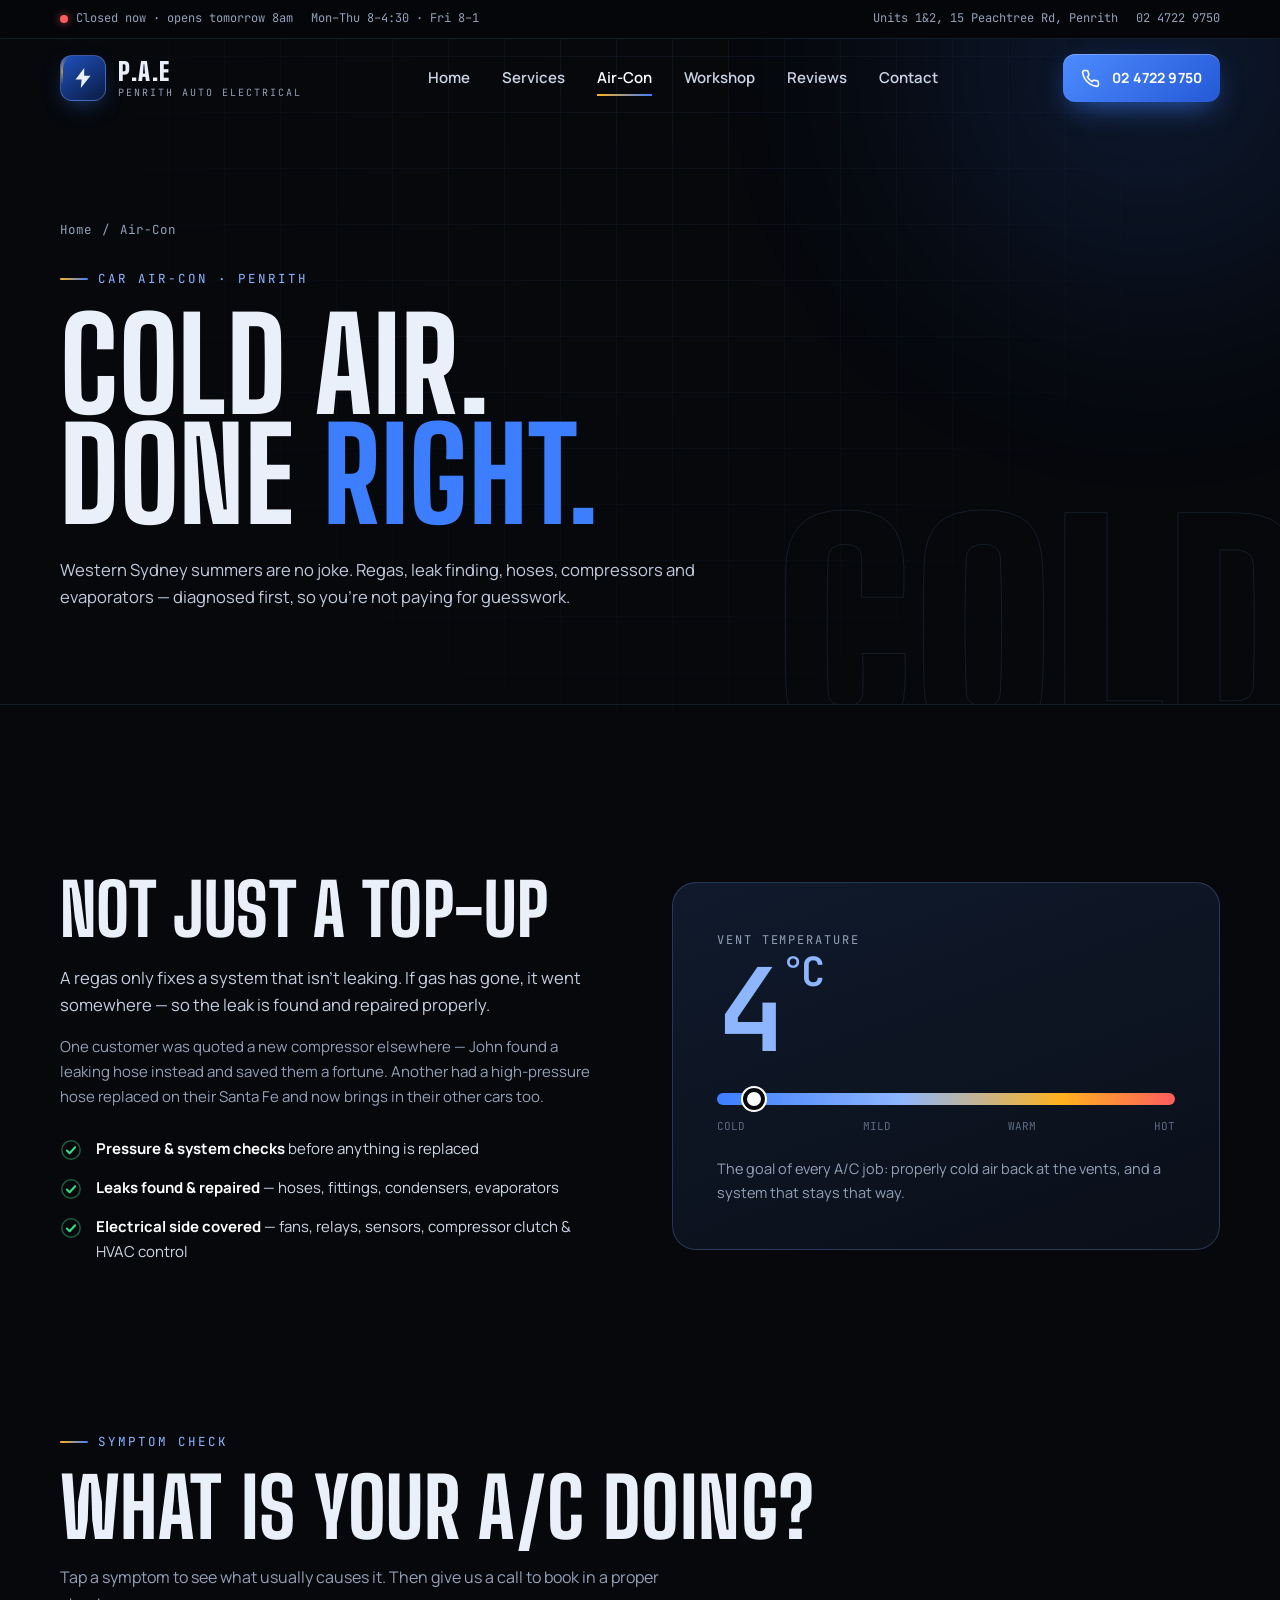
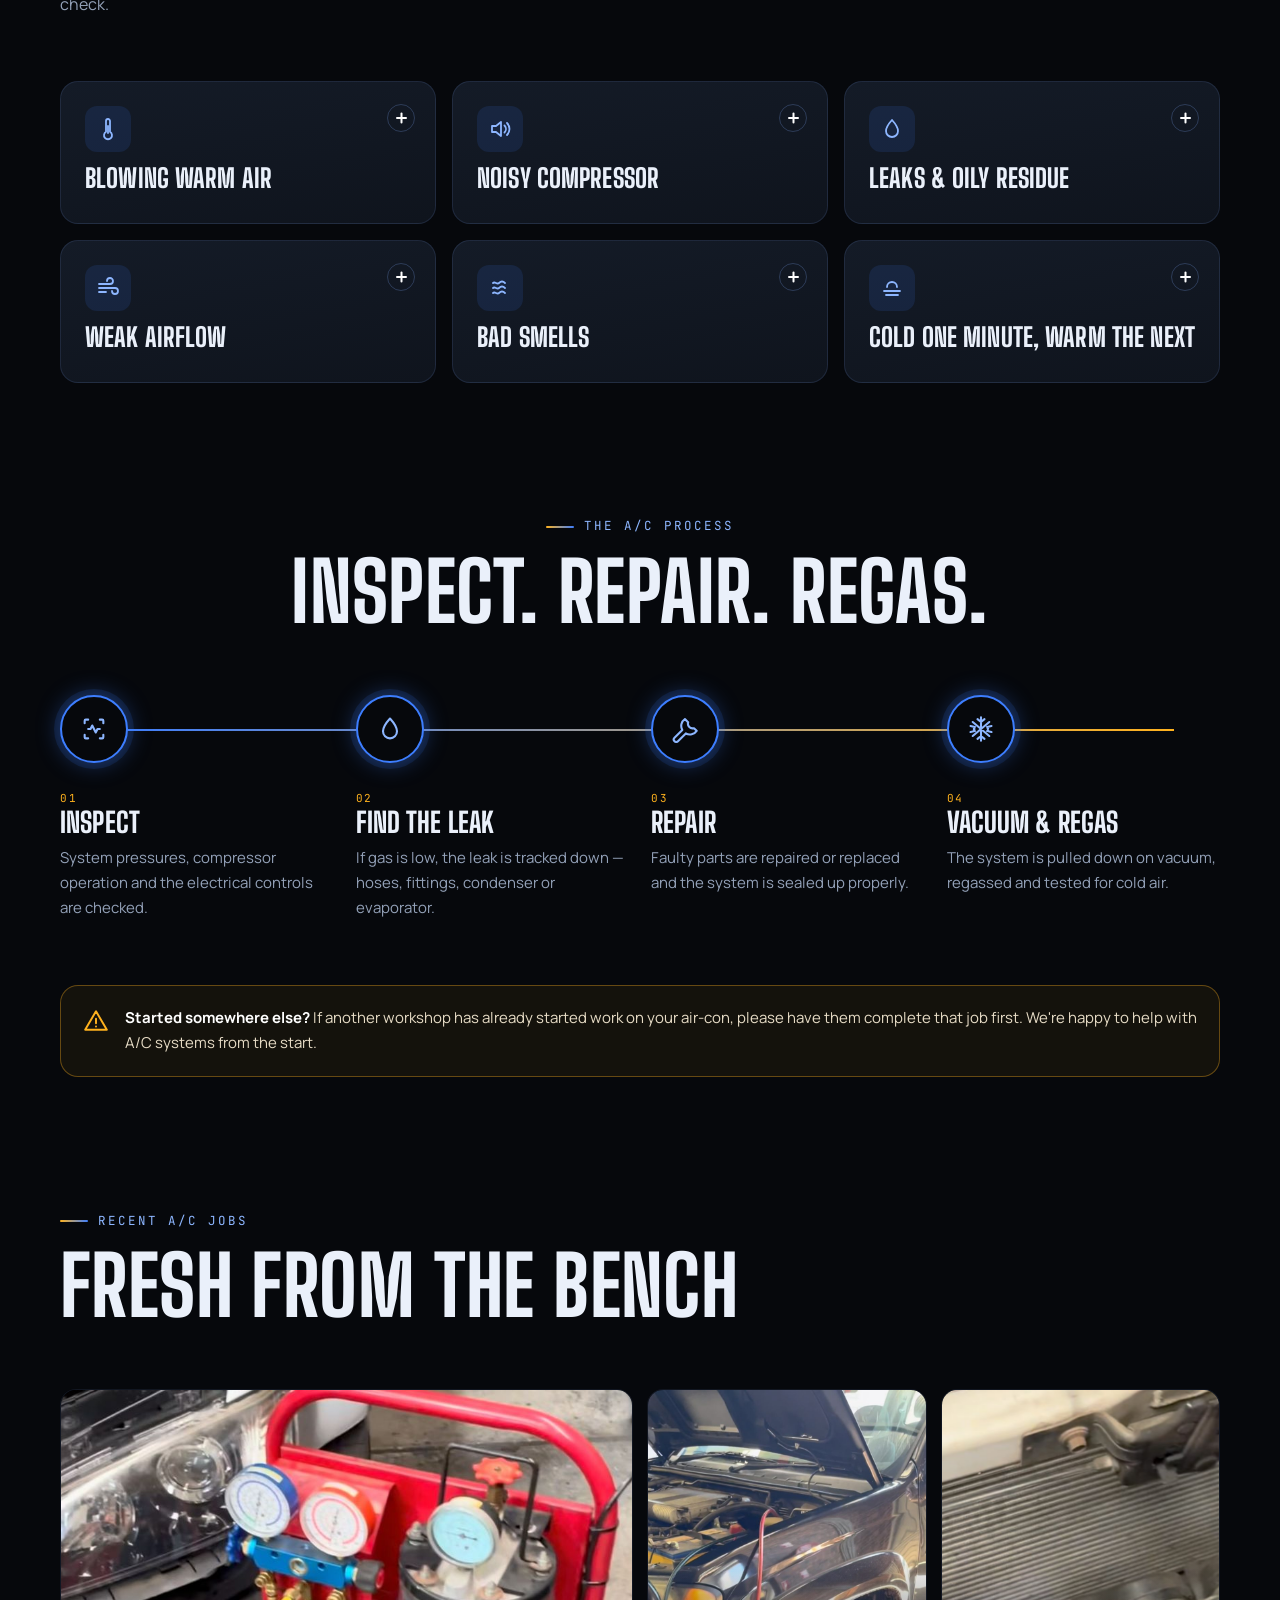
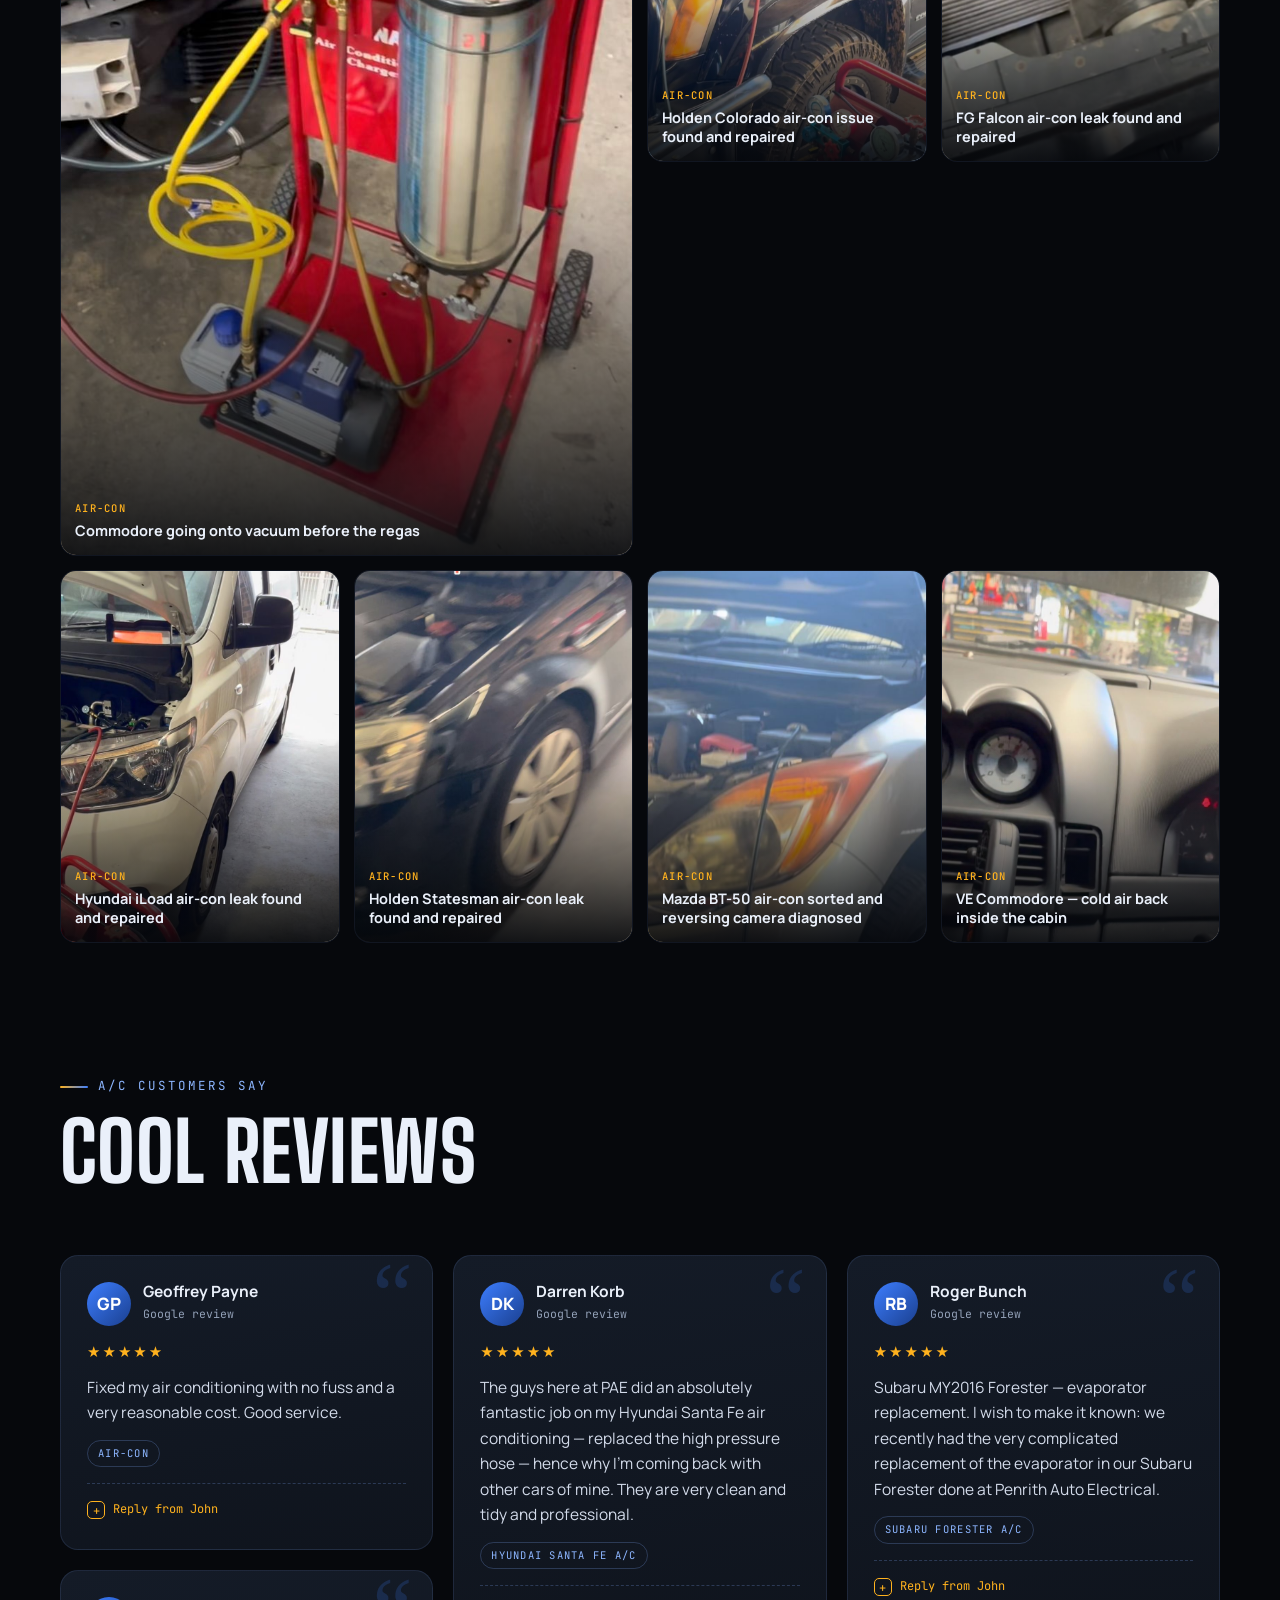
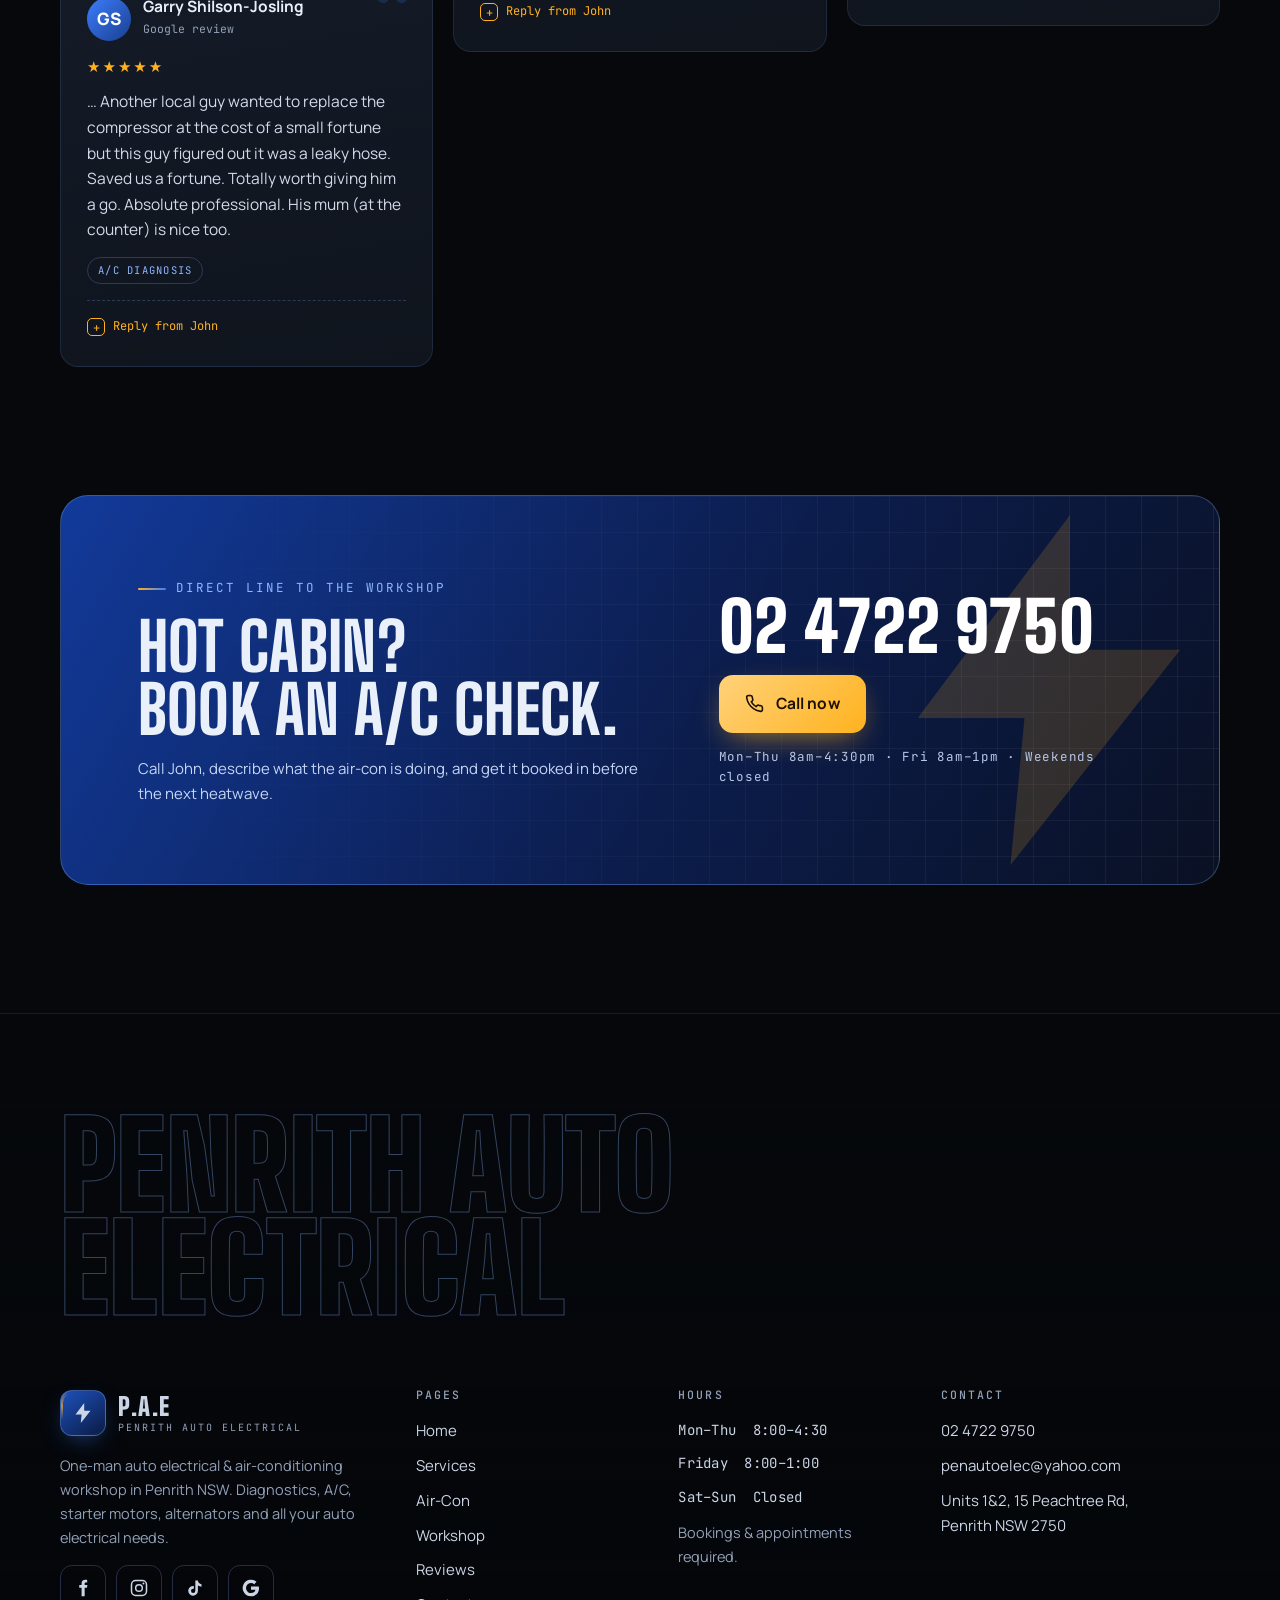
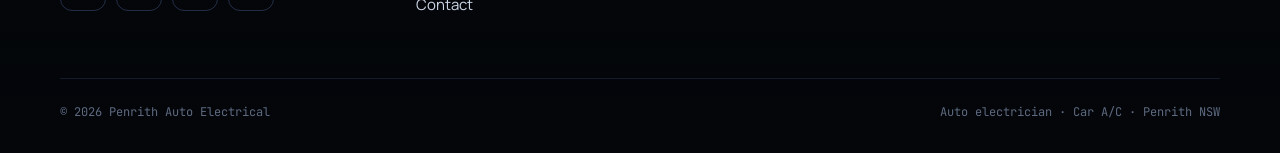
==== air-conditioning.html @ fbc9e9f1 "Add files via upload" ====
<!DOCTYPE html>
<html lang="en-AU">
<head>
<meta charset="utf-8">
<meta name="viewport" content="width=device-width, initial-scale=1, viewport-fit=cover">
<meta name="robots" content="noindex, nofollow">
<title>Car Air-Conditioning Repairs | Penrith Auto Electrical</title>
<meta name="description" content="Car air-con regas, leak finding and repairs in Penrith NSW. Hoses, compressors, evaporators and HVAC faults diagnosed properly. Call 02 4722 9750.">
<meta name="theme-color" content="#06080c">
<link rel="canonical" href="https://konkos-design.github.io/penrith-auto-electrical/air-conditioning.html">
<meta property="og:type" content="website">
<meta property="og:site_name" content="Penrith Auto Electrical">
<meta property="og:locale" content="en_AU">
<meta property="og:title" content="Car Air-Conditioning Repairs | Penrith Auto Electrical">
<meta property="og:description" content="Car air-con regas, leak finding and repairs in Penrith NSW. Hoses, compressors, evaporators and HVAC faults diagnosed properly. Call 02 4722 9750.">
<meta property="og:url" content="https://konkos-design.github.io/penrith-auto-electrical/air-conditioning.html">
<meta property="og:image" content="https://konkos-design.github.io/penrith-auto-electrical/img/og.jpg">
<meta property="og:image:secure_url" content="https://konkos-design.github.io/penrith-auto-electrical/img/og.jpg">
<meta property="og:image:type" content="image/jpeg">
<meta property="og:image:width" content="1200">
<meta property="og:image:height" content="630">
<meta property="og:image:alt" content="Penrith Auto Electrical — auto electrician &amp; car air-conditioning, Penrith NSW">
<meta name="twitter:card" content="summary_large_image">
<meta name="twitter:title" content="Car Air-Conditioning Repairs | Penrith Auto Electrical">
<meta name="twitter:description" content="Car air-con regas, leak finding and repairs in Penrith NSW. Hoses, compressors, evaporators and HVAC faults diagnosed properly. Call 02 4722 9750.">
<meta name="twitter:image" content="https://konkos-design.github.io/penrith-auto-electrical/img/og.jpg">
<link rel="icon" href="img/favicon.svg" type="image/svg+xml">
<link rel="apple-touch-icon" href="img/apple-touch-icon.png">
<link rel="preload" href="fonts/bigshoulders.woff2" as="font" type="font/woff2" crossorigin>
<link rel="preload" href="fonts/manrope.woff2" as="font" type="font/woff2" crossorigin>
<link rel="stylesheet" href="css/style.css">
<script type="application/ld+json">{"@context":"https://schema.org","@type":"AutoRepair","name":"Penrith Auto Electrical","image":"https://konkos-design.github.io/penrith-auto-electrical/img/og.jpg","telephone":"+61 2 4722 9750","email":"penautoelec@yahoo.com","address":{"@type":"PostalAddress","streetAddress":"Units 1&2, 15 Peachtree Rd","addressLocality":"Penrith","addressRegion":"NSW","postalCode":"2750","addressCountry":"AU"},"geo":{"@type":"GeoCoordinates","latitude":-33.7468668,"longitude":150.6870238},"openingHoursSpecification":[{"@type":"OpeningHoursSpecification","dayOfWeek":["Monday","Tuesday","Wednesday","Thursday"],"opens":"08:00","closes":"16:30"},{"@type":"OpeningHoursSpecification","dayOfWeek":"Friday","opens":"08:00","closes":"13:00"}],"aggregateRating":{"@type":"AggregateRating","ratingValue":"4.5","reviewCount":"75"},"sameAs":["https://www.facebook.com/PenrithAutoElectrical","https://www.instagram.com/penrithautoelectrical/"]}</script>
</head>
<body>
<a class="skip" href="#main">Skip to content</a>
<svg width="0" height="0" style="position:absolute" aria-hidden="true">
<defs>
<symbol id="i-bolt" viewBox="0 0 24 24"><path fill="currentColor" d="M13.2 2 4.5 13.6h6.1L9.8 22l9.7-12.3h-6.3L13.2 2z"/></symbol>
<symbol id="i-phone" viewBox="0 0 24 24"><path fill="none" stroke="currentColor" stroke-width="2" stroke-linecap="round" stroke-linejoin="round" d="M22 16.9v3a2 2 0 0 1-2.2 2 19.8 19.8 0 0 1-8.6-3.1 19.5 19.5 0 0 1-6-6A19.8 19.8 0 0 1 2.1 4.2 2 2 0 0 1 4.1 2h3a2 2 0 0 1 2 1.7c.1 1 .4 1.9.7 2.8a2 2 0 0 1-.5 2.1L8 9.9a16 16 0 0 0 6 6l1.3-1.3a2 2 0 0 1 2.1-.4c.9.3 1.8.6 2.8.7a2 2 0 0 1 1.7 2z"/></symbol>
<symbol id="i-arrow" viewBox="0 0 24 24"><path fill="none" stroke="currentColor" stroke-width="2" stroke-linecap="round" stroke-linejoin="round" d="M5 12h14M13 6l6 6-6 6"/></symbol>
<symbol id="i-check" viewBox="0 0 24 24"><circle cx="12" cy="12" r="10" fill="none" stroke="currentColor" stroke-width="1.6" opacity=".4"/><path fill="none" stroke="currentColor" stroke-width="2.2" stroke-linecap="round" stroke-linejoin="round" d="m7.5 12.5 3 3 6-6.5"/></symbol>
<symbol id="i-snow" viewBox="0 0 24 24"><path fill="none" stroke="currentColor" stroke-width="1.8" stroke-linecap="round" d="M12 2v20M4.9 6l14.2 12M19.1 6 4.9 18M9 3.5 12 6l3-2.5M9 20.5 12 18l3 2.5M3 9.5l3.6.8-1 3.5M21 14.5l-3.6-.8 1-3.5M3 14.5l3.6-.8-1-3.5M21 9.5l-3.6.8 1 3.5"/></symbol>
<symbol id="i-scan" viewBox="0 0 24 24"><path fill="none" stroke="currentColor" stroke-width="1.8" stroke-linecap="round" stroke-linejoin="round" d="M4 7V5a1 1 0 0 1 1-1h2M17 4h2a1 1 0 0 1 1 1v2M20 17v2a1 1 0 0 1-1 1h-2M7 20H5a1 1 0 0 1-1-1v-2M7 12h2l1.5-3 3 6 1.5-3h2"/></symbol>
<symbol id="i-cog" viewBox="0 0 24 24"><path fill="none" stroke="currentColor" stroke-width="1.8" stroke-linecap="round" stroke-linejoin="round" d="M12 15.5a3.5 3.5 0 1 0 0-7 3.5 3.5 0 0 0 0 7z"/><path fill="none" stroke="currentColor" stroke-width="1.8" stroke-linecap="round" stroke-linejoin="round" d="M19.4 15a1.7 1.7 0 0 0 .3 1.8l.1.1a2 2 0 1 1-2.8 2.8l-.1-.1a1.7 1.7 0 0 0-1.8-.3 1.7 1.7 0 0 0-1 1.5V21a2 2 0 1 1-4 0v-.1a1.7 1.7 0 0 0-1.1-1.5 1.7 1.7 0 0 0-1.8.3l-.1.1a2 2 0 1 1-2.8-2.8l.1-.1a1.7 1.7 0 0 0 .3-1.8 1.7 1.7 0 0 0-1.5-1H3a2 2 0 1 1 0-4h.1a1.7 1.7 0 0 0 1.5-1.1 1.7 1.7 0 0 0-.3-1.8l-.1-.1a2 2 0 1 1 2.8-2.8l.1.1a1.7 1.7 0 0 0 1.8.3H9a1.7 1.7 0 0 0 1-1.5V3a2 2 0 1 1 4 0v.1a1.7 1.7 0 0 0 1 1.5 1.7 1.7 0 0 0 1.8-.3l.1-.1a2 2 0 1 1 2.8 2.8l-.1.1a1.7 1.7 0 0 0-.3 1.8V9a1.7 1.7 0 0 0 1.5 1H21a2 2 0 1 1 0 4h-.1a1.7 1.7 0 0 0-1.5 1z"/></symbol>
<symbol id="i-battery" viewBox="0 0 24 24"><path fill="none" stroke="currentColor" stroke-width="1.8" stroke-linecap="round" stroke-linejoin="round" d="M3 8h18v11H3zM7 8V5.5M17 8V5.5M6.5 13.5h3M14.5 13.5h3M16 12v3"/></symbol>
<symbol id="i-light" viewBox="0 0 24 24"><path fill="none" stroke="currentColor" stroke-width="1.8" stroke-linecap="round" stroke-linejoin="round" d="M9 18h6M10 21h4M12 3a6 6 0 0 0-3.5 10.9c.6.5 1 1.2 1 2V16h5v-.1c0-.8.4-1.5 1-2A6 6 0 0 0 12 3z"/></symbol>
<symbol id="i-plug" viewBox="0 0 24 24"><path fill="none" stroke="currentColor" stroke-width="1.8" stroke-linecap="round" stroke-linejoin="round" d="M9 2v5M15 2v5M6 7h12v4a6 6 0 0 1-12 0V7zM12 17v5"/></symbol>
<symbol id="i-camera" viewBox="0 0 24 24"><path fill="none" stroke="currentColor" stroke-width="1.8" stroke-linecap="round" stroke-linejoin="round" d="M3 8a2 2 0 0 1 2-2h2l1.5-2h7L17 6h2a2 2 0 0 1 2 2v10a2 2 0 0 1-2 2H5a2 2 0 0 1-2-2V8z"/><circle cx="12" cy="13" r="3.5" fill="none" stroke="currentColor" stroke-width="1.8"/></symbol>
<symbol id="i-window" viewBox="0 0 24 24"><path fill="none" stroke="currentColor" stroke-width="1.8" stroke-linecap="round" stroke-linejoin="round" d="M3 18h18M5 18 8 7h9l2 11M12 10v5M10 13l2 2 2-2"/></symbol>
<symbol id="i-truck" viewBox="0 0 24 24"><path fill="none" stroke="currentColor" stroke-width="1.8" stroke-linecap="round" stroke-linejoin="round" d="M2 6h12v10H2zM14 9h4l3 3.5V16h-7zM6.5 19a2 2 0 1 0 0-4 2 2 0 0 0 0 4zM17.5 19a2 2 0 1 0 0-4 2 2 0 0 0 0 4z"/></symbol>
<symbol id="i-clock" viewBox="0 0 24 24"><circle cx="12" cy="12" r="9" fill="none" stroke="currentColor" stroke-width="1.8"/><path fill="none" stroke="currentColor" stroke-width="1.8" stroke-linecap="round" d="M12 7v5l3 2"/></symbol>
<symbol id="i-pin" viewBox="0 0 24 24"><path fill="none" stroke="currentColor" stroke-width="1.8" stroke-linecap="round" stroke-linejoin="round" d="M12 21s-7-6.2-7-11.5a7 7 0 0 1 14 0C19 14.8 12 21 12 21z"/><circle cx="12" cy="9.5" r="2.5" fill="none" stroke="currentColor" stroke-width="1.8"/></symbol>
<symbol id="i-mail" viewBox="0 0 24 24"><path fill="none" stroke="currentColor" stroke-width="1.8" stroke-linecap="round" stroke-linejoin="round" d="M3 6h18v12H3zM3 7l9 6 9-6"/></symbol>
<symbol id="i-star" viewBox="0 0 24 24"><path fill="currentColor" d="m12 2.5 2.9 6 6.6.8-4.9 4.6 1.3 6.6L12 17.3l-5.9 3.2 1.3-6.6-4.9-4.6 6.6-.8z"/></symbol>
<symbol id="i-alert" viewBox="0 0 24 24"><path fill="none" stroke="currentColor" stroke-width="1.8" stroke-linecap="round" stroke-linejoin="round" d="M12 3 2 20h20L12 3zM12 10v4M12 17h.01"/></symbol>
<symbol id="i-wrench" viewBox="0 0 24 24"><path fill="none" stroke="currentColor" stroke-width="1.8" stroke-linecap="round" stroke-linejoin="round" d="M14.7 6.3a4 4 0 0 0 5 5L22 13.6a7 7 0 0 1-9.3 2.2L6 22.5a2.1 2.1 0 0 1-3-3l6.7-6.7a7 7 0 0 1 2.2-9.3l2.3 2.3a4 4 0 0 0 .5.5z"/></symbol>
<symbol id="i-cal" viewBox="0 0 24 24"><path fill="none" stroke="currentColor" stroke-width="1.8" stroke-linecap="round" stroke-linejoin="round" d="M4 5h16v16H4zM4 10h16M8 3v4M16 3v4"/></symbol>
<symbol id="i-chat" viewBox="0 0 24 24"><path fill="none" stroke="currentColor" stroke-width="1.8" stroke-linecap="round" stroke-linejoin="round" d="M21 12a8 8 0 0 1-11.6 7.1L4 20.5l1.4-5A8 8 0 1 1 21 12z"/></symbol>
<symbol id="i-temp" viewBox="0 0 24 24"><path fill="none" stroke="currentColor" stroke-width="1.8" stroke-linecap="round" stroke-linejoin="round" d="M14 14.8V4a2 2 0 0 0-4 0v10.8a4 4 0 1 0 4 0zM12 9v7"/></symbol>
<symbol id="i-wind" viewBox="0 0 24 24"><path fill="none" stroke="currentColor" stroke-width="1.8" stroke-linecap="round" stroke-linejoin="round" d="M3 8h11a3 3 0 1 0-3-3M3 12h16a3 3 0 1 1-3 3M3 16h7"/></symbol>
<symbol id="i-drop" viewBox="0 0 24 24"><path fill="none" stroke="currentColor" stroke-width="1.8" stroke-linecap="round" stroke-linejoin="round" d="M12 3s6 6.6 6 11a6 6 0 0 1-12 0c0-4.4 6-11 6-11z"/></symbol>
<symbol id="i-sound" viewBox="0 0 24 24"><path fill="none" stroke="currentColor" stroke-width="1.8" stroke-linecap="round" stroke-linejoin="round" d="M4 9v6h4l5 4V5L8 9H4zM16.5 8.5a5 5 0 0 1 0 7M19 6a8.5 8.5 0 0 1 0 12"/></symbol>
<symbol id="i-nose" viewBox="0 0 24 24"><path fill="none" stroke="currentColor" stroke-width="1.8" stroke-linecap="round" stroke-linejoin="round" d="M5 7c2-2 4 2 6 0s4-2 6 0M5 12c2-2 4 2 6 0s4-2 6 0M5 17c2-2 4 2 6 0s4-2 6 0"/></symbol>
<symbol id="i-fog" viewBox="0 0 24 24"><path fill="none" stroke="currentColor" stroke-width="1.8" stroke-linecap="round" stroke-linejoin="round" d="M4 15h16M6 19h12M7 11a5 5 0 0 1 10 0"/></symbol>
<symbol id="i-fb" viewBox="0 0 24 24"><path fill="currentColor" d="M14 8.5V6.8c0-.8.2-1.3 1.4-1.3H17V2.3c-.3 0-1.3-.1-2.5-.1-2.5 0-4.2 1.5-4.2 4.3v2H7.5v3.3h2.8V22H14v-10.2h2.8l.4-3.3H14z"/></symbol>
<symbol id="i-ig" viewBox="0 0 24 24"><rect x="3" y="3" width="18" height="18" rx="5" fill="none" stroke="currentColor" stroke-width="1.8"/><circle cx="12" cy="12" r="4" fill="none" stroke="currentColor" stroke-width="1.8"/><circle cx="17.3" cy="6.7" r="1.2" fill="currentColor"/></symbol>
<symbol id="i-tt" viewBox="0 0 24 24"><path fill="currentColor" d="M16.6 5.8A4.3 4.3 0 0 1 15.5 3h-3.1v12.4a2.6 2.6 0 1 1-2.6-2.6c.3 0 .5 0 .8.1V9.7a5.8 5.8 0 1 0 4.9 5.7V9.1a7.4 7.4 0 0 0 4.3 1.4V7.4a4.3 4.3 0 0 1-3.2-1.6z"/></symbol>
<symbol id="i-google" viewBox="0 0 24 24"><path fill="currentColor" d="M21.6 12.2c0-.7-.1-1.4-.2-2H12v3.8h5.4a4.6 4.6 0 0 1-2 3v2.5h3.2c1.9-1.7 3-4.3 3-7.3zM12 22c2.7 0 5-.9 6.6-2.4l-3.2-2.5c-.9.6-2 1-3.4 1-2.6 0-4.8-1.8-5.6-4.1H3.1v2.6A10 10 0 0 0 12 22zM6.4 14a6 6 0 0 1 0-3.9V7.5H3.1a10 10 0 0 0 0 9L6.4 14zM12 6c1.5 0 2.8.5 3.8 1.5l2.9-2.9A10 10 0 0 0 3.1 7.5L6.4 10C7.2 7.7 9.4 6 12 6z"/></symbol>
</defs></svg>
<div class="pt" aria-hidden="true"><span></span></div>
<div class="progress" aria-hidden="true"></div>
<div class="grid-bg" aria-hidden="true"></div>
<div class="glow-bg" aria-hidden="true"></div>
<div class="statusbar">
  <div class="wrap">
    <div class="left">
      <span class="led" data-open-status><i></i><span>Checking hours…</span></span>
      <span class="hide-s">Mon–Thu 8–4:30 · Fri 8–1</span>
    </div>
    <div class="right">
      <span class="hide-s">Units 1&amp;2, 15 Peachtree Rd, Penrith</span>
      <a href="tel:+61247229750">02 4722 9750</a>
    </div>
  </div>
</div>
<header class="header">
  <div class="wrap">
    <a class="logo" href="index.html" aria-label="Penrith Auto Electrical — home">
      <span class="logo-mark"><svg aria-hidden="true"><use href="#i-bolt"/></svg></span>
      <span class="logo-text"><b>P.A.E</b><small>Penrith Auto Electrical</small></span>
    </a>
    <nav class="nav" aria-label="Main"><a href="index.html">Home</a><a href="services.html">Services</a><a href="air-conditioning.html" class="active" aria-current="page">Air-Con</a><a href="workshop.html">Workshop</a><a href="reviews.html">Reviews</a><a href="contact.html">Contact</a></nav>
    <div class="header-cta">
      <a class="btn btn-primary btn-sm" href="tel:+61247229750" aria-label="Call 02 4722 9750"><svg aria-hidden="true"><use href="#i-phone"/></svg><span class="btn-call-text">02 4722 9750</span></a>
      <button class="burger" aria-label="Menu" aria-expanded="false"><span></span><span></span><span></span></button>
    </div>
  </div>
</header>
<div class="drawer" aria-label="Mobile menu">
  <nav><a href="index.html"><small>01</small>Home</a><a href="services.html"><small>02</small>Services</a><a href="air-conditioning.html" class="active"><small>03</small>Air-Con</a><a href="workshop.html"><small>04</small>Workshop</a><a href="reviews.html"><small>05</small>Reviews</a><a href="contact.html"><small>06</small>Contact</a></nav>
  <div class="drawer-foot">
    <a class="btn btn-amber" href="tel:+61247229750"><svg aria-hidden="true"><use href="#i-phone"/></svg>Call 02 4722 9750</a>
    <p>Units 1&amp;2, 15 Peachtree Rd, Penrith NSW 2750</p>
  </div>
</div>

<main id="main">
<section class="page-hero">
  <div class="wrap">
    <div class="crumbs rv"><a href="index.html">Home</a><span>/</span><span>Air-Con</span></div>
    <span class="eyebrow rv" style="--d:.1s;margin-top:28px">Car air-con · Penrith</span>
    <h1 class="split">Cold air.<br>Done <span class='blue'>right.</span></h1>
    <p class="rv" style="--d:.3s">Western Sydney summers are no joke. Regas, leak finding, hoses, compressors and evaporators — diagnosed first, so you're not paying for guesswork.</p>
  </div>
  <div class="ghost-word" aria-hidden="true">Cold</div>
</section>

<section class="section">
  <div class="wrap two-col">
    <div>
      <span class="eyebrow rv">Diagnose first</span>
      <h2 class="split" style="font-size:clamp(40px,5.6vw,76px);margin:16px 0 20px">Not just a top-up</h2>
      <p class="lead rv">A regas only fixes a system that isn't leaking. If gas has gone, it went somewhere — so the leak is found and repaired properly.</p>
      <p class="muted rv">One customer was quoted a new compressor elsewhere — John found a leaking hose instead and saved them a fortune. Another had a high-pressure hose replaced on their Santa Fe and now brings in their other cars too.</p>
      <ul class="check-list">
        <li class="rv"><svg aria-hidden="true"><use href="#i-check"/></svg><span><b>Pressure &amp; system checks</b> before anything is replaced</span></li>
        <li class="rv" style="--d:.06s"><svg aria-hidden="true"><use href="#i-check"/></svg><span><b>Leaks found &amp; repaired</b> — hoses, fittings, condensers, evaporators</span></li>
        <li class="rv" style="--d:.12s"><svg aria-hidden="true"><use href="#i-check"/></svg><span><b>Electrical side covered</b> — fans, relays, sensors, compressor clutch &amp; HVAC control</span></li>
      </ul>
    </div>
    <div class="temp-gauge rv r">
      <span class="lbl">Vent temperature</span>
      <div class="readout"><span data-count="4">4</span><sup>°C</sup></div>
      <div class="temp-track"><i></i></div>
      <div class="temp-scale"><span>COLD</span><span>MILD</span><span>WARM</span><span>HOT</span></div>
      <p class="muted" style="margin:22px 0 0;font-size:14.5px">The goal of every A/C job: properly cold air back at the vents, and a system that stays that way.</p>
    </div>
  </div>
</section>
<section class="section" style="padding-top:0">
  <div class="wrap">
    <div class="sec-head">
      <span class="eyebrow rv">Symptom check</span>
      <h2 class="split">What is your A/C doing?</h2>
      <p class="rv">Tap a symptom to see what usually causes it. Then give us a call to book in a proper check.</p>
    </div>
    <div class="symptoms"><button class="symptom rv" style="--d:0.00s" aria-expanded="false" type="button">
  <span class="ico"><svg aria-hidden="true"><use href="#i-temp"/></svg></span><span class="plus" aria-hidden="true"></span>
  <h3>Blowing warm air</h3><p>The most common sign. Often low gas from a leak, but it can also be electrical — fans, sensors, pressure switches or the compressor clutch not engaging.</p>
</button><button class="symptom rv" style="--d:0.06s" aria-expanded="false" type="button">
  <span class="ico"><svg aria-hidden="true"><use href="#i-sound"/></svg></span><span class="plus" aria-hidden="true"></span>
  <h3>Noisy compressor</h3><p>Grinding, rattling or squealing when the A/C is on can point to a failing compressor or clutch. Best checked early before it takes other parts with it.</p>
</button><button class="symptom rv" style="--d:0.12s" aria-expanded="false" type="button">
  <span class="ico"><svg aria-hidden="true"><use href="#i-drop"/></svg></span><span class="plus" aria-hidden="true"></span>
  <h3>Leaks &amp; oily residue</h3><p>Refrigerant leaks from hoses, fittings, condensers or evaporators. Leaks are found and repaired — not just topped up and sent away.</p>
</button><button class="symptom rv" style="--d:0.18s" aria-expanded="false" type="button">
  <span class="ico"><svg aria-hidden="true"><use href="#i-wind"/></svg></span><span class="plus" aria-hidden="true"></span>
  <h3>Weak airflow</h3><p>Air comes out, but barely. Blower motors, resistors, blocked cabin filters and blend-door faults can all cause it.</p>
</button><button class="symptom rv" style="--d:0.24s" aria-expanded="false" type="button">
  <span class="ico"><svg aria-hidden="true"><use href="#i-nose"/></svg></span><span class="plus" aria-hidden="true"></span>
  <h3>Bad smells</h3><p>A musty smell when the fan starts often means a dirty cabin filter or moisture build-up around the evaporator.</p>
</button><button class="symptom rv" style="--d:0.30s" aria-expanded="false" type="button">
  <span class="ico"><svg aria-hidden="true"><use href="#i-fog"/></svg></span><span class="plus" aria-hidden="true"></span>
  <h3>Cold one minute, warm the next</h3><p>Intermittent cooling can be electrical: relays, sensors, wiring or HVAC control problems. Proper diagnosis finds the real cause.</p>
</button></div>
  </div>
</section>
<section class="section" style="padding-top:0">
  <div class="wrap">
    <div class="sec-head center">
      <span class="eyebrow rv">The A/C process</span>
      <h2 class="split">Inspect. Repair. Regas.</h2>
    </div>
    <div class="steps">
      <div class="steps-line"><i></i></div>
      <div class="step rv"><div class="step-node"><svg aria-hidden="true"><use href="#i-scan"/></svg></div><small>01</small><h3>Inspect</h3><p>System pressures, compressor operation and the electrical controls are checked.</p></div>
      <div class="step rv" style="--d:.12s"><div class="step-node"><svg aria-hidden="true"><use href="#i-drop"/></svg></div><small>02</small><h3>Find the leak</h3><p>If gas is low, the leak is tracked down — hoses, fittings, condenser or evaporator.</p></div>
      <div class="step rv" style="--d:.24s"><div class="step-node"><svg aria-hidden="true"><use href="#i-wrench"/></svg></div><small>03</small><h3>Repair</h3><p>Faulty parts are repaired or replaced and the system is sealed up properly.</p></div>
      <div class="step rv" style="--d:.36s"><div class="step-node"><svg aria-hidden="true"><use href="#i-snow"/></svg></div><small>04</small><h3>Vacuum &amp; regas</h3><p>The system is pulled down on vacuum, regassed and tested for cold air.</p></div>
    </div>
    <div class="notice rv" style="margin-top:50px"><svg aria-hidden="true"><use href="#i-alert"/></svg><p><b>Started somewhere else?</b> If another workshop has already started work on your air-con, please have them complete that job first. We're happy to help with A/C systems from the start.</p></div>
  </div>
</section>
<section class="section" style="padding-top:0">
  <div class="wrap">
    <div class="sec-head">
      <span class="eyebrow rv">Recent A/C jobs</span>
      <h2 class="split">Fresh from the bench</h2>
    </div>
    <div class="jobs"><button type="button" class="job rv wide" style="--d:0.00s" data-full="img/ac-station.jpg" data-caption="Commodore going onto vacuum before the regas"><img src="img/ac-station.jpg" alt="Commodore going onto vacuum before the regas" loading="lazy"><span class="cap"><small>Air-con</small>Commodore going onto vacuum before the regas</span></button><button type="button" class="job rv" style="--d:0.06s" data-full="img/colorado-ac.jpg" data-caption="Holden Colorado air-con issue found and repaired"><img src="img/colorado-ac.jpg" alt="Holden Colorado air-con issue found and repaired" loading="lazy"><span class="cap"><small>Air-con</small>Holden Colorado air-con issue found and repaired</span></button><button type="button" class="job rv" style="--d:0.12s" data-full="img/falcon-ac.jpg" data-caption="FG Falcon air-con leak found and repaired"><img src="img/falcon-ac.jpg" alt="FG Falcon air-con leak found and repaired" loading="lazy"><span class="cap"><small>Air-con</small>FG Falcon air-con leak found and repaired</span></button><button type="button" class="job rv" style="--d:0.18s" data-full="img/iload-ac.jpg" data-caption="Hyundai iLoad air-con leak found and repaired"><img src="img/iload-ac.jpg" alt="Hyundai iLoad air-con leak found and repaired" loading="lazy"><span class="cap"><small>Air-con</small>Hyundai iLoad air-con leak found and repaired</span></button><button type="button" class="job rv" style="--d:0.24s" data-full="img/statesman-ac.jpg" data-caption="Holden Statesman air-con leak found and repaired"><img src="img/statesman-ac.jpg" alt="Holden Statesman air-con leak found and repaired" loading="lazy"><span class="cap"><small>Air-con</small>Holden Statesman air-con leak found and repaired</span></button><button type="button" class="job rv" style="--d:0.30s" data-full="img/bt50-ac.jpg" data-caption="Mazda BT-50 air-con sorted and reversing camera diagnosed"><img src="img/bt50-ac.jpg" alt="Mazda BT-50 air-con sorted and reversing camera diagnosed" loading="lazy"><span class="cap"><small>Air-con</small>Mazda BT-50 air-con sorted and reversing camera diagnosed</span></button><button type="button" class="job rv" style="--d:0.36s" data-full="img/ve-dash.jpg" data-caption="VE Commodore — cold air back inside the cabin"><img src="img/ve-dash.jpg" alt="VE Commodore — cold air back inside the cabin" loading="lazy"><span class="cap"><small>Air-con</small>VE Commodore — cold air back inside the cabin</span></button></div>
  </div>
</section>
<section class="section" style="padding-top:0">
  <div class="wrap">
    <div class="sec-head"><span class="eyebrow rv">A/C customers say</span><h2 class="split">Cool reviews</h2></div>
    <div class="rev-grid"><article class="rev rv" style="--d:0.00s" data-tags="ac">
  <div class="rev-head"><span class="avatar" aria-hidden="true">GP</span><div><b>Geoffrey Payne</b><small>Google review</small></div></div>
  <span class="stars" aria-label="5 out of 5 stars">★★★★★</span>
  <p>Fixed my air conditioning with no fuss and a very reasonable cost. Good service.</p>
  <span class="tagline">Air-con</span>
  <details class="owner"><summary>Reply from John</summary><p>Thank you.</p></details>
</article><article class="rev rv" style="--d:0.08s" data-tags="ac">
  <div class="rev-head"><span class="avatar" aria-hidden="true">GS</span><div><b>Garry Shilson-Josling</b><small>Google review</small></div></div>
  <span class="stars" aria-label="5 out of 5 stars">★★★★★</span>
  <p>… Another local guy wanted to replace the compressor at the cost of a small fortune but this guy figured out it was a leaky hose. Saved us a fortune. Totally worth giving him a go. Absolute professional. His mum (at the counter) is nice too.</p>
  <span class="tagline">A/C diagnosis</span>
  <details class="owner"><summary>Reply from John</summary><p>Thank you. That’s what I do — diagnose and repair. Guessing can cost way too much. Glad I got it sorted. Mum says thank you for the shout out.</p></details>
</article><article class="rev rv" style="--d:0.16s" data-tags="ac">
  <div class="rev-head"><span class="avatar" aria-hidden="true">DK</span><div><b>Darren Korb</b><small>Google review</small></div></div>
  <span class="stars" aria-label="5 out of 5 stars">★★★★★</span>
  <p>The guys here at PAE did an absolutely fantastic job on my Hyundai Santa Fe air conditioning — replaced the high pressure hose — hence why I’m coming back with other cars of mine. They are very clean and tidy and professional.</p>
  <span class="tagline">Hyundai Santa Fe A/C</span>
  <details class="owner"><summary>Reply from John</summary><p>Thank you, glad I could help and you were happy with the service.</p></details>
</article><article class="rev rv" style="--d:0.00s" data-tags="ac">
  <div class="rev-head"><span class="avatar" aria-hidden="true">RB</span><div><b>Roger Bunch</b><small>Google review</small></div></div>
  <span class="stars" aria-label="5 out of 5 stars">★★★★★</span>
  <p>Subaru MY2016 Forester — evaporator replacement. I wish to make it known: we recently had the very complicated replacement of the evaporator in our Subaru Forester done at Penrith Auto Electrical.</p>
  <span class="tagline">Subaru Forester A/C</span>
  <details class="owner"><summary>Reply from John</summary><p>Thank you Roger, for the kind words and a great review. It was my pleasure to do the job and I am very happy that you are pleased with the work and my conduct.</p></details>
</article></div>
  </div>
</section>
<section class="section" style="padding-top:0">
  <div class="wrap">
    <div class="cta-band rv s">
      <svg class="bolt-bg" viewBox="0 0 24 24" aria-hidden="true"><path fill="currentColor" d="M13.2 2 4.5 13.6h6.1L9.8 22l9.7-12.3h-6.3L13.2 2z"/></svg>
      <div class="cta-inner">
        <div>
          <span class="eyebrow">Direct line to the workshop</span>
          <h2 class="split" style="margin-top:16px">Hot cabin?<br>Book an A/C check.</h2>
          <p>Call John, describe what the air-con is doing, and get it booked in before the next heatwave.</p>
        </div>
        <div class="cta-side">
          <a class="big-phone" href="tel:+61247229750">02 4722 9750</a>
          <a class="btn btn-amber" href="tel:+61247229750"><svg aria-hidden="true"><use href="#i-phone"/></svg>Call now</a>
          <small>Mon–Thu 8am–4:30pm · Fri 8am–1pm · Weekends closed</small>
        </div>
      </div>
    </div>
  </div>
</section>

</main>
<footer class="footer">
  <div class="wrap">
    <div class="foot-big" aria-hidden="true">Penrith Auto<br>Electrical</div>
    <div class="foot-grid">
      <div>
        <a class="logo" href="index.html" aria-label="Penrith Auto Electrical — home"><span class="logo-mark"><svg aria-hidden="true"><use href="#i-bolt"/></svg></span><span class="logo-text"><b>P.A.E</b><small>Penrith Auto Electrical</small></span></a>
        <p style="margin-top:18px">One-man auto electrical &amp; air-conditioning workshop in Penrith NSW. Diagnostics, A/C, starter motors, alternators and all your auto electrical needs.</p>
        <div class="socials">
          <a href="https://www.facebook.com/PenrithAutoElectrical" target="_blank" rel="noopener" aria-label="Facebook"><svg aria-hidden="true"><use href="#i-fb"/></svg></a>
          <a href="https://www.instagram.com/penrithautoelectrical/" target="_blank" rel="noopener" aria-label="Instagram"><svg aria-hidden="true"><use href="#i-ig"/></svg></a>
          <a href="https://www.tiktok.com/@penrith.auto.elec" target="_blank" rel="noopener" aria-label="TikTok"><svg aria-hidden="true"><use href="#i-tt"/></svg></a>
          <a href="https://www.google.com/maps/place/?q=place_id:ChIJ8ejtcPCFEmsRdQ3EDJMkp1U" target="_blank" rel="noopener" aria-label="Google Maps"><svg aria-hidden="true"><use href="#i-google"/></svg></a>
        </div>
      </div>
      <div>
        <h4>PAGES</h4>
        <ul><li><a href="index.html">Home</a></li><li><a href="services.html">Services</a></li><li><a href="air-conditioning.html">Air-Con</a></li><li><a href="workshop.html">Workshop</a></li><li><a href="reviews.html">Reviews</a></li><li><a href="contact.html">Contact</a></li></ul>
      </div>
      <div>
        <h4>HOURS</h4>
        <ul class="mono" style="font-size:14px;color:#cbd5e5">
          <li>Mon–Thu&nbsp; 8:00–4:30</li>
          <li>Friday&nbsp; 8:00–1:00</li>
          <li>Sat–Sun&nbsp; Closed</li>
        </ul>
        <p style="margin-top:12px">Bookings &amp; appointments required.</p>
      </div>
      <div>
        <h4>CONTACT</h4>
        <ul>
          <li><a href="tel:+61247229750">02 4722 9750</a></li>
          <li><a href="mailto:penautoelec@yahoo.com">penautoelec@yahoo.com</a></li>
          <li><a href="https://www.google.com/maps/place/?q=place_id:ChIJ8ejtcPCFEmsRdQ3EDJMkp1U" target="_blank" rel="noopener">Units 1&amp;2, 15 Peachtree Rd,<br>Penrith NSW 2750</a></li>
        </ul>
      </div>
    </div>
    <div class="foot-bottom">
      <span>© <span data-year>2026</span> Penrith Auto Electrical</span>
      <span>Auto electrician · Car A/C · Penrith NSW</span>
    </div>
  </div>
</footer>
<div class="callbar"><a class="btn btn-primary" href="tel:+61247229750"><svg aria-hidden="true"><use href="#i-phone"/></svg>Call 02 4722 9750</a></div>
<script src="js/main.js" defer></script>
</body>
</html>
---- css/style.css ----
/* ==========================================================
   Penrith Auto Electrical — "Live Circuit" design system
   ========================================================== */
@font-face{font-family:"Big Shoulders";src:url(../fonts/bigshoulders.woff2) format("woff2");font-weight:100 900;font-display:swap}
@font-face{font-family:"Manrope";src:url(../fonts/manrope.woff2) format("woff2");font-weight:200 800;font-display:swap}
@font-face{font-family:"JetBrains Mono";src:url(../fonts/jetbrainsmono.woff2) format("woff2");font-weight:100 800;font-display:swap}

:root{
  --bg:#06080c;
  --bg-2:#0a0e15;
  --panel:#0f141d;
  --panel-2:#141b27;
  --line:rgba(132,170,255,.13);
  --line-2:rgba(132,170,255,.24);
  --blue:#3d7eff;
  --blue-2:#8db6ff;
  --blue-deep:#1a3f8f;
  --amber:#ffb21e;
  --amber-2:#ffd27a;
  --green:#38e08c;
  --text:#eaf0fa;
  --muted:#93a1b8;
  --dim:#5d6a80;
  --radius:18px;
  --radius-s:12px;
  --head:"Big Shoulders","Arial Narrow",Impact,sans-serif;
  --body:"Manrope",system-ui,-apple-system,"Segoe UI",sans-serif;
  --mono:"JetBrains Mono",ui-monospace,Consolas,monospace;
  --ease:cubic-bezier(.2,.8,.2,1);
  --wrap:1240px;
  --gutter:clamp(16px,4vw,40px);
}
*,*::before,*::after{box-sizing:border-box}
html{scroll-behavior:smooth;-webkit-text-size-adjust:100%}
body{margin:0;background:var(--bg);color:var(--text);font-family:var(--body);font-size:clamp(15px,1.05vw,17px);line-height:1.65;overflow-x:hidden;-webkit-font-smoothing:antialiased}
img{max-width:100%;display:block}
a{color:inherit;text-decoration:none}
h1,h2,h3,h4{font-family:var(--head);font-weight:800;line-height:.95;margin:0;letter-spacing:.005em;text-transform:uppercase;overflow-wrap:break-word;hyphens:manual}
p{margin:0 0 1em}
ul{margin:0;padding:0;list-style:none}
::selection{background:var(--blue);color:#fff}
.skip{position:absolute;left:-999px;top:8px;background:var(--amber);color:#000;padding:8px 14px;border-radius:8px;z-index:999}
.skip:focus{left:8px}
:focus-visible{outline:2px solid var(--amber);outline-offset:3px;border-radius:6px}

.wrap{width:100%;max-width:var(--wrap);margin:0 auto;padding:0 var(--gutter)}
.section{padding:clamp(70px,10vw,140px) 0;position:relative}
.mono{font-family:var(--mono);letter-spacing:.02em}
.blue{color:var(--blue)}
.amber{color:var(--amber)}
.nowrap{white-space:nowrap}

/* background grid texture */
.grid-bg{position:fixed;inset:0;z-index:-2;pointer-events:none;
  background-image:linear-gradient(var(--line) 1px,transparent 1px),linear-gradient(90deg,var(--line) 1px,transparent 1px);
  background-size:56px 56px;mask-image:radial-gradient(ellipse at 50% 0%,#000 0%,transparent 75%);-webkit-mask-image:radial-gradient(ellipse at 50% 0%,#000 0%,transparent 75%);opacity:.55}
.glow-bg{position:fixed;z-index:-1;width:60vmax;height:60vmax;border-radius:50%;filter:blur(90px);opacity:.18;pointer-events:none;background:radial-gradient(circle,var(--blue) 0%,transparent 65%);top:-25vmax;right:-20vmax;animation:drift 18s ease-in-out infinite alternate}
@keyframes drift{to{transform:translate(-12vmax,10vmax)}}

/* ---------- eyebrow / tags ---------- */
.eyebrow{display:inline-flex;align-items:center;gap:10px;font-family:var(--mono);font-size:12.5px;text-transform:uppercase;letter-spacing:.16em;color:var(--blue-2)}
.eyebrow::before{content:"";width:28px;height:2px;background:linear-gradient(90deg,var(--amber),var(--blue));border-radius:2px}
.sec-head{max-width:760px;margin-bottom:clamp(36px,5vw,64px)}
.sec-head h2{font-size:clamp(40px,6.4vw,84px);margin:16px 0 18px}
.sec-head p{color:var(--muted);font-size:clamp(16px,1.25vw,19px);max-width:620px}
.sec-head.center{margin-left:auto;margin-right:auto;text-align:center}
.sec-head.center p{margin-left:auto;margin-right:auto}
.sec-head.center .eyebrow{justify-content:center}
.outline{-webkit-text-stroke:1.5px var(--blue-2);color:transparent}

/* ---------- top status bar ---------- */
.statusbar{background:#04060a;border-bottom:1px solid var(--line);font-family:var(--mono);font-size:12px;color:var(--muted);position:relative;z-index:60}
.statusbar .wrap{display:flex;align-items:center;justify-content:space-between;gap:16px;min-height:38px;flex-wrap:wrap;padding-top:6px;padding-bottom:6px}
.statusbar .left,.statusbar .right{display:flex;align-items:center;gap:18px;flex-wrap:wrap}
.led{display:inline-flex;align-items:center;gap:8px}
.led i{width:8px;height:8px;border-radius:50%;background:var(--dim);box-shadow:0 0 0 3px rgba(255,255,255,.04)}
.led.on i{background:var(--green);box-shadow:0 0 10px var(--green);animation:blink 2.2s infinite}
.led.off i{background:#ff5d5d;box-shadow:0 0 8px rgba(255,93,93,.7)}
@keyframes blink{50%{opacity:.35}}
.statusbar a:hover{color:var(--amber)}

/* ---------- header ---------- */
.header{position:sticky;top:0;z-index:50;transition:background .4s,backdrop-filter .4s,border-color .4s;border-bottom:1px solid transparent}
.header.scrolled{background:rgba(6,8,12,.82);backdrop-filter:blur(14px) saturate(1.3);-webkit-backdrop-filter:blur(14px) saturate(1.3);border-color:var(--line)}
.header .wrap{display:flex;align-items:center;justify-content:space-between;gap:20px;height:78px}
.logo{display:flex;align-items:center;gap:12px;flex-shrink:0}
.logo-mark{width:46px;height:46px;border-radius:12px;display:grid;place-items:center;background:linear-gradient(145deg,#1d4fb8,#0b1d48);border:1px solid rgba(141,182,255,.35);position:relative;overflow:hidden;box-shadow:0 8px 24px -10px rgba(61,126,255,.7)}
.logo-mark svg{width:24px;height:24px;position:relative;z-index:1;transition:transform .5s var(--ease)}
.logo-mark::after{content:"";position:absolute;inset:-50%;background:conic-gradient(from 0deg,transparent 0 70%,rgba(255,178,30,.7) 80%,transparent 90%);animation:spin 4s linear infinite}
.logo-mark::before{content:"";position:absolute;inset:2px;border-radius:10px;background:linear-gradient(145deg,#1d4fb8,#0b1d48);z-index:1}
@keyframes spin{to{transform:rotate(360deg)}}
.logo:hover .logo-mark svg{transform:rotate(-12deg) scale(1.12)}
.logo-text{display:flex;flex-direction:column;line-height:1}
.logo-text b{font-family:var(--head);font-size:25px;font-weight:900;letter-spacing:.06em}
.logo-text small{font-family:var(--mono);font-size:10px;letter-spacing:.2em;color:var(--muted);margin-top:4px;text-transform:uppercase}

.nav{display:flex;align-items:center;gap:4px}
.nav a{position:relative;padding:10px 14px;font-weight:600;font-size:15px;color:#c9d3e4;border-radius:10px;transition:color .3s}
.nav a::after{content:"";position:absolute;left:14px;right:14px;bottom:4px;height:2px;background:linear-gradient(90deg,var(--amber),var(--blue));transform:scaleX(0);transform-origin:left;transition:transform .45s var(--ease)}
.nav a:hover,.nav a.active{color:#fff}
.nav a:hover::after,.nav a.active::after{transform:scaleX(1)}
.header-cta{display:flex;align-items:center;gap:12px}

.burger{display:none;width:48px;height:48px;border-radius:12px;border:1px solid var(--line-2);background:var(--panel);cursor:pointer;position:relative;flex-shrink:0}
.burger span{position:absolute;left:13px;right:13px;height:2px;background:#fff;border-radius:2px;transition:transform .4s var(--ease),opacity .3s,top .4s var(--ease)}
.burger span:nth-child(1){top:16px}.burger span:nth-child(2){top:23px}.burger span:nth-child(3){top:30px}
.menu-open .burger span:nth-child(1){top:23px;transform:rotate(45deg)}
.menu-open .burger span:nth-child(2){opacity:0}
.menu-open .burger span:nth-child(3){top:23px;transform:rotate(-45deg)}

.drawer{position:fixed;inset:0;z-index:45;background:rgba(5,7,11,.97);backdrop-filter:blur(10px);display:flex;flex-direction:column;justify-content:center;padding:110px var(--gutter) 40px;clip-path:circle(0% at calc(100% - 40px) 40px);transition:clip-path .7s var(--ease);visibility:hidden}
.menu-open .drawer{clip-path:circle(150% at calc(100% - 40px) 40px);visibility:visible}
.drawer nav{display:flex;flex-direction:column;gap:4px}
.drawer nav a{font-family:var(--head);font-weight:800;font-size:clamp(38px,11vw,64px);text-transform:uppercase;line-height:1.08;display:flex;align-items:baseline;gap:14px;opacity:0;transform:translateY(24px);transition:opacity .5s,transform .6s var(--ease),color .3s}
.drawer nav a small{font-family:var(--mono);font-size:12px;color:var(--blue-2);letter-spacing:.1em}
.drawer nav a:hover,.drawer nav a.active{color:var(--amber)}
.menu-open .drawer nav a{opacity:1;transform:none}
.menu-open .drawer nav a:nth-child(1){transition-delay:.15s}
.menu-open .drawer nav a:nth-child(2){transition-delay:.2s}
.menu-open .drawer nav a:nth-child(3){transition-delay:.25s}
.menu-open .drawer nav a:nth-child(4){transition-delay:.3s}
.menu-open .drawer nav a:nth-child(5){transition-delay:.35s}
.menu-open .drawer nav a:nth-child(6){transition-delay:.4s}
.drawer-foot{margin-top:36px;display:flex;flex-direction:column;gap:14px;opacity:0;transition:opacity .5s .45s}
.menu-open .drawer-foot{opacity:1}
.drawer-foot p{color:var(--muted);font-family:var(--mono);font-size:13px;margin:0}
body.menu-open{overflow:hidden}

/* ---------- buttons ---------- */
.btn{--bc:var(--blue);position:relative;display:inline-flex;align-items:center;justify-content:center;gap:12px;padding:16px 26px;border-radius:14px;font-weight:700;font-size:15.5px;letter-spacing:.01em;cursor:pointer;border:0;overflow:hidden;isolation:isolate;transition:transform .35s var(--ease),box-shadow .35s var(--ease),color .3s;white-space:nowrap;-webkit-tap-highlight-color:transparent}
.btn svg{width:19px;height:19px;flex-shrink:0;transition:transform .45s var(--ease)}
.btn-primary{background:linear-gradient(135deg,#4d8bff,#2559d6);color:#fff;box-shadow:0 10px 30px -10px rgba(61,126,255,.8),inset 0 1px 0 rgba(255,255,255,.25)}
.btn-primary::before{content:"";position:absolute;inset:0;z-index:-1;background:linear-gradient(110deg,transparent 30%,rgba(255,255,255,.45) 48%,rgba(255,210,122,.6) 52%,transparent 70%);transform:translateX(-120%);transition:transform .8s var(--ease)}
.btn-primary:hover{transform:translateY(-3px);box-shadow:0 18px 40px -12px rgba(61,126,255,.95),0 0 0 4px rgba(61,126,255,.18)}
.btn-primary:hover::before{transform:translateX(120%)}
.btn-primary:hover svg{animation:jolt .5s steps(2) 2}
.btn-amber{background:linear-gradient(135deg,var(--amber-2),var(--amber));color:#1a1102;box-shadow:0 10px 30px -10px rgba(255,178,30,.7)}
.btn-amber::before{content:"";position:absolute;inset:0;z-index:-1;background:linear-gradient(110deg,transparent 30%,rgba(255,255,255,.7) 50%,transparent 70%);transform:translateX(-120%);transition:transform .8s var(--ease)}
.btn-amber:hover{transform:translateY(-3px);box-shadow:0 18px 40px -12px rgba(255,178,30,.85),0 0 0 4px rgba(255,178,30,.18)}
.btn-amber:hover::before{transform:translateX(120%)}
.btn-amber:hover svg{animation:jolt .5s steps(2) 2}
.btn-ghost{background:rgba(255,255,255,.03);color:#fff;border:1px solid var(--line-2)}
.btn-ghost::before{content:"";position:absolute;inset:0;z-index:-1;background:linear-gradient(135deg,rgba(61,126,255,.25),rgba(61,126,255,.05));transform:scaleY(0);transform-origin:bottom;transition:transform .45s var(--ease)}
.btn-ghost:hover{transform:translateY(-3px);border-color:var(--blue)}
.btn-ghost:hover::before{transform:scaleY(1)}
.btn-ghost:hover svg{transform:translateX(5px)}
.btn:active{transform:translateY(0) scale(.97)}
.btn-sm{padding:12px 18px;font-size:14px;border-radius:12px}
.btn .spark{position:absolute;width:6px;height:6px;border-radius:50%;background:var(--amber-2);pointer-events:none;animation:spark .6s ease-out forwards;z-index:2}
@keyframes spark{to{transform:translate(var(--dx),var(--dy)) scale(0);opacity:0}}
@keyframes jolt{0%{transform:translate(0,0) rotate(0)}50%{transform:translate(1px,-2px) rotate(-10deg)}100%{transform:translate(-1px,1px) rotate(8deg)}}

.link-arrow{display:inline-flex;align-items:center;gap:10px;font-weight:700;color:var(--blue-2);font-size:15px;position:relative;padding-bottom:4px}
.link-arrow::after{content:"";position:absolute;left:0;bottom:0;height:2px;width:100%;background:currentColor;transform:scaleX(.3);transform-origin:left;transition:transform .45s var(--ease)}
.link-arrow svg{width:18px;height:18px;transition:transform .45s var(--ease)}
.link-arrow:hover{color:var(--amber)}
.link-arrow:hover::after{transform:scaleX(1)}
.link-arrow:hover svg{transform:translateX(6px)}

/* ---------- reveal animations ---------- */
.rv{opacity:0;transform:translateY(40px);transition:opacity 1s var(--ease),transform 1s var(--ease);transition-delay:var(--d,0s)}
.rv.l{transform:translateX(-50px)}
.rv.r{transform:translateX(50px)}
.rv.s{transform:scale(.92)}
.rv.in{opacity:1;transform:none}
.split .w{display:inline-block;overflow:hidden;vertical-align:top;padding-bottom:.06em;margin-bottom:-.06em}
.split .w>span{display:inline-block;transform:translateY(105%);transition:transform 1.1s var(--ease);transition-delay:calc(var(--i)*55ms + var(--d,0s))}
.split.in .w>span{transform:none}
.img-reveal{position:relative;overflow:hidden}
.img-reveal::after{content:"";position:absolute;inset:0;background:linear-gradient(90deg,var(--blue),var(--amber));transform-origin:right;transition:transform 1.1s var(--ease) .1s;z-index:2}
.img-reveal img{transform:scale(1.25);transition:transform 1.6s var(--ease)}
.img-reveal.in::after{transform:scaleX(0)}
.img-reveal.in img{transform:scale(1)}

/* ---------- HERO ---------- */
.hero{position:relative;padding:clamp(40px,6vw,80px) 0 clamp(60px,8vw,110px);overflow:hidden}
.hero-circuit{position:absolute;inset:0;z-index:-1;width:100%;height:100%;opacity:.55}
.hero-circuit path{fill:none;stroke:rgba(141,182,255,.18);stroke-width:1.4}
.hero-circuit .pulse{stroke:var(--blue);stroke-width:2.2;stroke-linecap:round;stroke-dasharray:60 1400;filter:drop-shadow(0 0 6px var(--blue));animation:flow 6s linear infinite}
.hero-circuit .pulse.a{stroke:var(--amber);filter:drop-shadow(0 0 6px var(--amber));animation-duration:8s;animation-delay:-3s}
.hero-circuit circle{fill:var(--bg);stroke:rgba(141,182,255,.35);stroke-width:1.4}
@keyframes flow{from{stroke-dashoffset:1460}to{stroke-dashoffset:0}}
.hero-grid{display:grid;grid-template-columns:minmax(0,1.15fr) minmax(0,.85fr);gap:clamp(30px,5vw,70px);align-items:center}
.hero h1{font-size:clamp(50px,8.6vw,132px);line-height:.88;margin:22px 0 26px;letter-spacing:-.005em}
.hero h1 .line{display:block}
.hero h1 em{font-style:normal;color:var(--amber);position:relative}
.hero-lead{font-size:clamp(16.5px,1.35vw,20px);color:#c2cde0;max-width:560px;margin-bottom:34px}
.hero-lead b{color:#fff}
.hero-actions{display:flex;flex-wrap:wrap;gap:14px}
.hero-meta{display:flex;flex-wrap:wrap;gap:12px 28px;margin-top:38px;font-family:var(--mono);font-size:13px;color:var(--muted)}
.hero-meta span{display:inline-flex;align-items:center;gap:8px}
.hero-meta svg{width:16px;height:16px;color:var(--amber)}
.stars{color:var(--amber);letter-spacing:2px}

/* hero scope screen */
.scope{position:relative;border-radius:26px;padding:12px;background:linear-gradient(160deg,#1a2233,#0b0f17);border:1px solid var(--line-2);box-shadow:0 40px 90px -30px rgba(0,0,0,.9),0 0 0 1px rgba(255,255,255,.03) inset}
.scope-screen{position:relative;border-radius:18px;overflow:hidden;aspect-ratio:4/5;background:#000}
.scope-screen img{position:absolute;inset:0;width:100%;height:100%;object-fit:cover;opacity:0;transform:scale(1.08);transition:opacity 1.2s ease,transform 6s linear}
.scope-screen img.on{opacity:1;transform:scale(1)}
.scope-screen::before{content:"";position:absolute;inset:0;z-index:2;background:repeating-linear-gradient(0deg,rgba(0,0,0,.18) 0 2px,transparent 2px 4px);pointer-events:none;mix-blend-mode:multiply}
.scope-screen::after{content:"";position:absolute;inset:0;z-index:2;background:linear-gradient(180deg,rgba(6,8,12,.1) 40%,rgba(6,8,12,.85));pointer-events:none}
.scope-wave{position:absolute;left:0;right:0;bottom:64px;height:70px;z-index:3;width:100%}
.scope-wave path{fill:none;stroke:var(--green);stroke-width:2;filter:drop-shadow(0 0 5px var(--green))}
.scope-hud{position:absolute;inset:14px 16px auto;z-index:3;display:flex;justify-content:space-between;font-family:var(--mono);font-size:11.5px;color:#cfe0ff;letter-spacing:.08em}
.scope-hud .rec{display:inline-flex;align-items:center;gap:7px}
.scope-hud .rec i{width:7px;height:7px;border-radius:50%;background:var(--amber);animation:blink 1.2s infinite}
.scope-cap{position:absolute;left:16px;right:16px;bottom:16px;z-index:3;display:flex;justify-content:space-between;align-items:flex-end;gap:12px}
.scope-cap p{margin:0;font-weight:700;font-size:15px;line-height:1.3;transition:opacity .5s}
.scope-cap small{display:block;font-family:var(--mono);font-size:10.5px;color:var(--blue-2);letter-spacing:.14em;text-transform:uppercase;font-weight:500;margin-bottom:4px}
.scope-dots{display:flex;gap:6px;flex-shrink:0}
.scope-dots i{width:18px;height:3px;border-radius:3px;background:rgba(255,255,255,.25);transition:background .4s,width .4s}
.scope-dots i.on{background:var(--amber);width:30px}
.volt{position:absolute;left:-26px;top:42%;z-index:4;background:rgba(10,14,21,.92);border:1px solid var(--line-2);border-radius:16px;padding:14px 18px;backdrop-filter:blur(8px);box-shadow:0 20px 40px -18px #000;animation:float 6s ease-in-out infinite}
.volt small{display:block;font-family:var(--mono);font-size:10.5px;letter-spacing:.14em;color:var(--muted)}
.volt b{font-family:var(--mono);font-size:30px;color:var(--green);font-weight:600;letter-spacing:-.02em}
.volt b span{font-size:16px;margin-left:2px}
.badge-float{position:absolute;right:-20px;bottom:110px;z-index:4;background:linear-gradient(135deg,var(--amber-2),var(--amber));color:#1a1102;border-radius:16px;padding:12px 16px;font-weight:800;display:flex;align-items:center;gap:10px;box-shadow:0 20px 40px -16px rgba(255,178,30,.6);animation:float 7s ease-in-out infinite reverse}
.badge-float b{font-family:var(--head);font-size:34px;line-height:1}
.badge-float span{font-size:12.5px;line-height:1.2}
@keyframes float{50%{transform:translateY(-12px)}}

/* ---------- ticker ---------- */
.ticker{border-top:1px solid var(--line);border-bottom:1px solid var(--line);background:linear-gradient(90deg,rgba(61,126,255,.07),rgba(255,178,30,.05));overflow:hidden;padding:16px 0;position:relative}
.ticker-track{display:flex;gap:0;width:max-content;animation:tick 70s linear infinite}
.ticker:hover .ticker-track{animation-play-state:paused}
.ticker-item{display:flex;align-items:center;gap:14px;padding:0 22px;font-family:var(--mono);font-size:13.5px;color:#c7d2e4;white-space:nowrap}
.ticker-item svg{width:15px;height:15px;color:var(--amber);flex-shrink:0}
.ticker-label{position:absolute;left:0;top:0;bottom:0;z-index:2;display:flex;align-items:center;padding:0 16px 0 var(--gutter);background:var(--bg);border-right:1px solid var(--line-2);box-shadow:24px 0 24px 6px var(--bg);font-family:var(--mono);font-size:11px;letter-spacing:.18em;color:var(--amber);text-transform:uppercase}
@keyframes tick{to{transform:translateX(-50%)}}

/* ---------- fuse panel (services teaser) ---------- */
.fuse-panel{display:grid;grid-template-columns:repeat(3,minmax(0,1fr));gap:18px;position:relative}
.fuse{--fc:var(--blue);position:relative;display:flex;flex-direction:column;background:linear-gradient(170deg,var(--panel-2),var(--panel));border:1px solid var(--line);border-radius:var(--radius);padding:28px 26px 26px;overflow:hidden;transition:transform .5s var(--ease),border-color .4s,box-shadow .5s;min-height:300px;transform-style:preserve-3d}
.fuse::before{content:"";position:absolute;left:0;right:0;top:0;height:3px;background:var(--fc);box-shadow:0 0 20px var(--fc);transform:scaleX(.18);transform-origin:left;transition:transform .7s var(--ease)}
.fuse::after{content:"";position:absolute;width:260px;height:260px;border-radius:50%;right:-120px;top:-120px;background:radial-gradient(circle,var(--fc),transparent 70%);opacity:.0;transition:opacity .5s}
.fuse:hover{transform:translateY(-8px);border-color:color-mix(in srgb,var(--fc) 55%,transparent);box-shadow:0 30px 60px -30px color-mix(in srgb,var(--fc) 60%,transparent)}
.fuse:hover::before{transform:scaleX(1)}
.fuse:hover::after{opacity:.22}
.fuse-top{display:flex;justify-content:space-between;align-items:flex-start;margin-bottom:26px;position:relative;z-index:1}
.fuse-blade{width:46px;height:64px;position:relative;flex-shrink:0}
.fuse-blade .body{position:absolute;left:0;right:0;top:0;height:40px;border-radius:9px 9px 6px 6px;background:linear-gradient(180deg,color-mix(in srgb,var(--fc) 90%,#fff),var(--fc));box-shadow:inset 0 -6px 10px rgba(0,0,0,.25),0 6px 18px -6px var(--fc);display:grid;place-items:center;font-family:var(--mono);font-size:12px;font-weight:700;color:rgba(0,0,0,.72)}
.fuse-blade .leg{position:absolute;bottom:0;width:9px;height:28px;background:linear-gradient(90deg,#9aa3ad,#e8edf2,#8b949e);border-radius:0 0 2px 2px}
.fuse-blade .leg.l{left:9px}.fuse-blade .leg.r{right:9px}
.fuse:hover .fuse-blade{animation:pop .6s var(--ease)}
@keyframes pop{40%{transform:translateY(-8px) rotate(-6deg)}}
.fuse-num{font-family:var(--mono);font-size:12px;color:var(--dim);letter-spacing:.1em}
.fuse h3{font-size:clamp(28px,2.6vw,36px);margin-bottom:12px;position:relative;z-index:1}
.fuse p{color:var(--muted);font-size:15px;margin-bottom:20px;position:relative;z-index:1}
.fuse .link-arrow{margin-top:auto;position:relative;z-index:1}
.fuse .led-dot{position:absolute;right:24px;bottom:28px;width:10px;height:10px;border-radius:50%;background:#1d2533;transition:background .3s,box-shadow .3s;z-index:1}
.fuse:hover .led-dot{background:var(--green);box-shadow:0 0 12px var(--green)}

/* ---------- about / direct ---------- */
.direct{display:grid;grid-template-columns:minmax(0,1fr) minmax(0,1fr);gap:clamp(36px,6vw,90px);align-items:center}
.collage{position:relative;display:grid;grid-template-columns:repeat(6,minmax(0,1fr));grid-template-rows:repeat(6,minmax(0,1fr));aspect-ratio:1/1.05;gap:12px}
.collage figure{margin:0;border-radius:var(--radius);overflow:hidden;border:1px solid var(--line-2);position:relative}
.collage figure img{width:100%;height:100%;object-fit:cover}
.collage .c1{grid-column:1/5;grid-row:1/5}
.collage .c2{grid-column:4/7;grid-row:3/7;z-index:2;outline:10px solid var(--bg)}
.collage .c3{grid-column:1/4;grid-row:5/7}
.collage .tag{position:absolute;left:12px;bottom:12px;z-index:3;font-family:var(--mono);font-size:11px;background:rgba(6,8,12,.8);padding:6px 10px;border-radius:8px;border:1px solid var(--line-2);color:#d7e3ff;letter-spacing:.06em}
.check-list{display:grid;gap:14px;margin:28px 0 34px}
.check-list li{display:flex;gap:14px;align-items:flex-start;color:#cfd8e8}
.check-list li svg{width:22px;height:22px;flex-shrink:0;color:var(--green);margin-top:2px}
.check-list b{color:#fff}
.quote-mini{border-left:3px solid var(--amber);padding:6px 0 6px 18px;color:#c8d2e3;font-style:italic;margin:0 0 28px}
.quote-mini cite{display:block;font-style:normal;font-family:var(--mono);font-size:12px;color:var(--muted);margin-top:8px}

/* ---------- stats ---------- */
.stats{display:grid;grid-template-columns:repeat(4,minmax(0,1fr));border:1px solid var(--line);border-radius:var(--radius);overflow:hidden;background:linear-gradient(180deg,var(--panel),var(--bg-2))}
.stat{padding:clamp(24px,3vw,40px) clamp(18px,2.4vw,32px);border-right:1px solid var(--line);position:relative}
.stat:last-child{border-right:0}
.stat b{display:block;font-family:var(--head);font-size:clamp(48px,6vw,80px);font-weight:900;line-height:.9;color:#fff}
.stat b sup{font-size:.45em;color:var(--amber);vertical-align:super;margin-left:2px}
.stat span{display:block;margin-top:10px;color:var(--muted);font-size:14px}
.stat small{font-family:var(--mono);font-size:11px;color:var(--blue-2);letter-spacing:.14em;text-transform:uppercase;display:block;margin-bottom:14px}
.meter{height:4px;border-radius:4px;background:#1a2230;margin-top:18px;overflow:hidden}
.meter i{display:block;height:100%;width:0;background:linear-gradient(90deg,var(--blue),var(--amber));transition:width 1.8s var(--ease)}
.in .meter i{width:var(--w)}

/* ---------- steps (circuit path) ---------- */
.steps{display:grid;grid-template-columns:repeat(4,minmax(0,1fr));gap:22px;position:relative}
.steps-line{position:absolute;left:4%;right:4%;top:34px;height:2px;background:var(--line-2);overflow:hidden}
.steps-line i{position:absolute;inset:0;background:linear-gradient(90deg,var(--blue),var(--amber));transform:scaleX(0);transform-origin:left;transition:transform 2.2s var(--ease) .2s}
.steps.in .steps-line i{transform:scaleX(1)}
.step{position:relative;z-index:1}
.step-node{width:68px;height:68px;border-radius:50%;display:grid;place-items:center;background:var(--bg);border:2px solid var(--line-2);margin-bottom:22px;transition:border-color .5s,box-shadow .5s;font-family:var(--mono);font-weight:700;color:var(--blue-2)}
.step-node svg{width:28px;height:28px}
.steps.in .step-node{border-color:var(--blue);box-shadow:0 0 0 6px rgba(61,126,255,.12),0 0 24px rgba(61,126,255,.4)}
.step h3{font-size:28px;margin-bottom:10px}
.step p{color:var(--muted);font-size:15px}
.step small{font-family:var(--mono);font-size:11px;color:var(--amber);letter-spacing:.14em}

/* ---------- reviews ---------- */
.rev-grid{columns:3 300px;column-gap:20px}
.rev{break-inside:avoid;margin:0 0 20px;background:linear-gradient(170deg,var(--panel-2),var(--panel));border:1px solid var(--line);border-radius:var(--radius);padding:26px;position:relative;transition:transform .5s var(--ease),border-color .4s;display:block}
.rev:hover{transform:translateY(-6px);border-color:var(--line-2)}
.rev::before{content:"\201C";position:absolute;right:20px;top:-6px;font-family:Georgia,serif;font-size:90px;color:rgba(61,126,255,.18);line-height:1}
.rev-head{display:flex;align-items:center;gap:12px;margin-bottom:14px}
.avatar{width:44px;height:44px;border-radius:50%;display:grid;place-items:center;font-weight:800;font-size:17px;color:#fff;flex-shrink:0;background:linear-gradient(135deg,var(--blue),var(--blue-deep))}
.rev-head b{display:block;font-size:15.5px;line-height:1.2}
.rev-head small{font-family:var(--mono);font-size:11.5px;color:var(--muted)}
.rev .stars{font-size:15px;margin-bottom:10px;display:block}
.rev p{color:#d3dbea;font-size:15.5px;margin-bottom:0}
.rev .tagline{display:inline-block;margin-top:14px;font-family:var(--mono);font-size:10.5px;letter-spacing:.12em;text-transform:uppercase;color:var(--blue-2);border:1px solid var(--line-2);border-radius:20px;padding:4px 10px}
.owner{margin-top:16px;border-top:1px dashed var(--line-2);padding-top:14px}
.owner summary{cursor:pointer;font-family:var(--mono);font-size:12px;color:var(--amber);list-style:none;display:inline-flex;align-items:center;gap:8px}
.owner summary::-webkit-details-marker{display:none}
.owner summary::before{content:"+";display:inline-grid;place-items:center;width:18px;height:18px;border:1px solid currentColor;border-radius:5px;transition:transform .3s}
.owner[open] summary::before{content:"–"}
.owner p{margin-top:10px;font-size:14px;color:var(--muted)}
.rev-slider{display:grid;grid-auto-flow:column;grid-auto-columns:minmax(300px,1fr);gap:20px;overflow-x:auto;scroll-snap-type:x mandatory;padding-bottom:16px;scrollbar-width:thin;scrollbar-color:var(--blue) transparent}
.rev-slider .rev{scroll-snap-align:start;margin:0}
.rev-summary{display:grid;grid-template-columns:auto minmax(0,1fr);gap:clamp(24px,5vw,70px);align-items:center;background:linear-gradient(160deg,var(--panel-2),var(--panel));border:1px solid var(--line);border-radius:24px;padding:clamp(24px,4vw,48px);margin-bottom:40px}
.score b{font-family:var(--head);font-size:clamp(90px,12vw,150px);line-height:.8;font-weight:900;display:block}
.score .stars{font-size:22px;display:block;margin:12px 0 6px}
.score small{font-family:var(--mono);color:var(--muted);font-size:12.5px}
.bars{display:grid;gap:10px}
.bar{display:grid;grid-template-columns:28px minmax(0,1fr) 34px;gap:12px;align-items:center;font-family:var(--mono);font-size:13px;color:var(--muted)}
.bar .track{height:10px;border-radius:10px;background:#1a2230;overflow:hidden}
.bar .track i{display:block;height:100%;width:0;border-radius:10px;background:linear-gradient(90deg,var(--amber),var(--amber-2));transition:width 1.6s var(--ease)}
.in .bar .track i{width:var(--w)}
.filters{display:flex;flex-wrap:wrap;gap:10px;margin-bottom:30px}
.chip{padding:10px 18px;border-radius:30px;border:1px solid var(--line-2);background:transparent;color:#c9d3e4;font-family:var(--body);font-weight:600;font-size:14px;cursor:pointer;transition:all .35s var(--ease)}
.chip:hover{border-color:var(--blue);color:#fff;transform:translateY(-2px)}
.chip.on{background:var(--blue);border-color:var(--blue);color:#fff;box-shadow:0 8px 20px -8px var(--blue)}
.rev.hide{display:none}

/* ---------- CTA band ---------- */
.cta-band{position:relative;border-radius:28px;overflow:hidden;padding:clamp(36px,6vw,80px);background:linear-gradient(120deg,#123a9a,#0c1d4d 55%,#0a1124);border:1px solid rgba(141,182,255,.3);isolation:isolate}
.cta-band::before{content:"";position:absolute;inset:0;z-index:-1;background-image:linear-gradient(rgba(255,255,255,.06) 1px,transparent 1px),linear-gradient(90deg,rgba(255,255,255,.06) 1px,transparent 1px);background-size:36px 36px;mask-image:linear-gradient(90deg,transparent,#000);-webkit-mask-image:linear-gradient(90deg,transparent,#000)}
.cta-band .bolt-bg{position:absolute;right:-40px;top:50%;width:min(420px,55%);transform:translateY(-50%);z-index:-1;opacity:.16;color:var(--amber)}
.cta-band .bolt-bg path{animation:flicker 4s infinite}
@keyframes flicker{0%,100%{opacity:1}46%{opacity:1}48%{opacity:.3}50%{opacity:1}52%{opacity:.5}54%{opacity:1}}
.cta-inner{display:grid;grid-template-columns:minmax(0,1.3fr) minmax(0,1fr);gap:30px;align-items:center}
.cta-band h2{font-size:clamp(40px,5.2vw,74px)}
.cta-band p{color:#c7d6f5;margin:16px 0 0;max-width:520px}
.cta-side{display:flex;flex-direction:column;gap:14px;align-items:flex-start}
.big-phone{font-family:var(--head);font-weight:900;font-size:clamp(40px,5.4vw,70px);line-height:1;color:#fff;display:inline-flex;align-items:center;gap:14px;transition:color .3s}
.big-phone:hover{color:var(--amber)}
.cta-side small{font-family:var(--mono);color:#b8c8ea;font-size:12.5px;letter-spacing:.06em}

/* ---------- page hero (inner pages) ---------- */
.page-hero{padding:clamp(50px,8vw,110px) 0 clamp(40px,6vw,80px);position:relative;overflow:hidden;border-bottom:1px solid var(--line)}
.page-hero h1{font-size:clamp(54px,10vw,150px);line-height:.86;margin:20px 0 26px}
.page-hero p{font-size:clamp(16px,1.3vw,20px);color:#c0cbde;max-width:640px}
.crumbs{font-family:var(--mono);font-size:12.5px;color:var(--muted);display:flex;gap:10px;align-items:center;flex-wrap:wrap}
.crumbs a:hover{color:var(--amber)}
.page-hero .ghost-word{position:absolute;right:-2vw;bottom:-3vw;font-family:var(--head);font-weight:900;font-size:clamp(120px,22vw,340px);line-height:.8;color:transparent;-webkit-text-stroke:1px rgba(141,182,255,.12);pointer-events:none;z-index:-1;white-space:nowrap;text-transform:uppercase}

/* ---------- services detail ---------- */
.svc-layout{display:grid;grid-template-columns:260px minmax(0,1fr);gap:clamp(30px,5vw,70px);align-items:start}
.svc-index{position:sticky;top:110px;border:1px solid var(--line);border-radius:var(--radius);padding:18px;background:var(--panel)}
.svc-index p{font-family:var(--mono);font-size:11px;letter-spacing:.16em;color:var(--muted);text-transform:uppercase;margin:4px 8px 12px}
.svc-index a{display:flex;align-items:center;gap:12px;padding:11px 12px;border-radius:10px;font-weight:600;font-size:14.5px;color:#b9c4d6;transition:all .3s}
.svc-index a i{width:8px;height:8px;border-radius:50%;background:#253045;transition:all .3s;flex-shrink:0}
.svc-index a:hover{background:rgba(61,126,255,.08);color:#fff}
.svc-index a.on{background:rgba(61,126,255,.14);color:#fff}
.svc-index a.on i{background:var(--amber);box-shadow:0 0 10px var(--amber)}
.svc{display:grid;grid-template-columns:minmax(0,1.1fr) minmax(0,.9fr);gap:clamp(24px,4vw,50px);align-items:center;padding:clamp(40px,6vw,70px) 0;border-bottom:1px solid var(--line);scroll-margin-top:100px}
.svc:first-child{padding-top:0}
.svc:last-child{border-bottom:0}
.svc.flip .svc-media{order:-1}
.svc-code{font-family:var(--mono);font-size:12px;color:var(--amber);letter-spacing:.16em}
.svc h2{font-size:clamp(38px,4.6vw,64px);margin:12px 0 18px}
.svc p{color:#bcc7d9}
.svc-list{display:grid;grid-template-columns:repeat(2,minmax(0,1fr));gap:10px 18px;margin:22px 0 0}
.svc-list li{display:flex;gap:10px;align-items:flex-start;font-size:14.5px;color:#d5ddeb;line-height:1.45}
.svc-list li::before{content:"";width:7px;height:7px;margin-top:7px;flex-shrink:0;background:var(--blue);transform:rotate(45deg);box-shadow:0 0 8px var(--blue)}
.svc-media{position:relative}
.svc-media .img-reveal{border-radius:var(--radius);aspect-ratio:4/5;border:1px solid var(--line-2)}
.svc-media img{width:100%;height:100%;object-fit:cover}
.svc-media .chip-float{position:absolute;left:-14px;bottom:24px;z-index:3;background:rgba(10,14,21,.92);border:1px solid var(--line-2);border-radius:12px;padding:10px 14px;font-family:var(--mono);font-size:11.5px;color:#d7e3ff;backdrop-filter:blur(8px);max-width:80%}
.svc-media .chip-float b{color:var(--amber);font-weight:600}

/* ---------- symptom checker (A/C) ---------- */
.symptoms{display:grid;grid-template-columns:repeat(3,minmax(0,1fr));gap:16px}
.symptom{border:1px solid var(--line);border-radius:var(--radius);padding:24px;background:linear-gradient(170deg,var(--panel-2),var(--panel));cursor:pointer;text-align:left;color:inherit;font:inherit;transition:all .45s var(--ease);position:relative;overflow:hidden}
.symptom h3{font-size:26px;margin:14px 0 8px}
.symptom p{color:var(--muted);font-size:14.5px;margin:0;max-height:0;opacity:0;overflow:hidden;transition:max-height .6s var(--ease),opacity .4s,margin .4s}
.symptom .ico{width:46px;height:46px;border-radius:12px;display:grid;place-items:center;background:rgba(61,126,255,.12);color:var(--blue-2);transition:all .4s}
.symptom .ico svg{width:24px;height:24px}
.symptom .plus{position:absolute;right:20px;top:22px;width:28px;height:28px;border-radius:50%;border:1px solid var(--line-2);display:grid;place-items:center;transition:transform .45s var(--ease),background .3s}
.symptom .plus::before,.symptom .plus::after{content:"";position:absolute;width:11px;height:2px;background:#fff;border-radius:2px}
.symptom .plus::after{transform:rotate(90deg);transition:transform .45s var(--ease)}
.symptom:hover{border-color:var(--line-2);transform:translateY(-4px)}
.symptom.open{border-color:var(--blue)}
.symptom.open p{max-height:220px;opacity:1;margin-top:6px}
.symptom.open .plus{background:var(--blue);transform:rotate(180deg)}
.symptom.open .plus::after{transform:rotate(0)}
.symptom.open .ico{background:var(--amber);color:#1a1102}

.temp-gauge{position:relative;border-radius:24px;border:1px solid var(--line-2);background:linear-gradient(160deg,#101a2c,#0a0f18);padding:clamp(24px,4vw,44px);overflow:hidden}
.temp-gauge .readout{font-family:var(--mono);font-size:clamp(56px,9vw,120px);font-weight:600;line-height:1;color:var(--blue-2);letter-spacing:-.04em;transition:color .6s}
.temp-gauge .readout sup{font-size:.35em;vertical-align:top}
.temp-gauge .lbl{font-family:var(--mono);font-size:12px;letter-spacing:.16em;color:var(--muted);text-transform:uppercase}
.temp-track{height:12px;border-radius:12px;background:linear-gradient(90deg,#3d7eff,#8db6ff 40%,#ffb21e 75%,#ff5d5d);margin:26px 0 12px;position:relative}
.temp-track i{position:absolute;top:50%;width:22px;height:22px;border-radius:50%;background:#fff;border:4px solid var(--bg);transform:translate(-50%,-50%);left:85%;transition:left 2.4s var(--ease);box-shadow:0 0 0 2px #fff}
.temp-gauge.in .temp-track i{left:8%}
.temp-scale{display:flex;justify-content:space-between;font-family:var(--mono);font-size:11px;color:var(--dim)}

/* ---------- gallery / jobs feed ---------- */
.jobs{display:grid;grid-template-columns:repeat(4,minmax(0,1fr));gap:14px}
.job{position:relative;border-radius:16px;overflow:hidden;aspect-ratio:3/4;border:1px solid var(--line);cursor:zoom-in;background:#000;padding:0;font:inherit;color:inherit;text-align:left}
.job img{width:100%;height:100%;object-fit:cover;transition:transform 1s var(--ease),filter .6s}
.job::after{content:"";position:absolute;inset:0;background:linear-gradient(180deg,transparent 45%,rgba(4,6,10,.92));transition:opacity .5s}
.job figcaption,.job .cap{position:absolute;left:14px;right:14px;bottom:14px;z-index:2;font-weight:700;font-size:14.5px;line-height:1.3;transition:transform .5s var(--ease)}
.job .cap small{display:block;font-family:var(--mono);font-size:10.5px;color:var(--amber);letter-spacing:.12em;text-transform:uppercase;font-weight:500;margin-bottom:6px}
.job:hover img{transform:scale(1.08);filter:saturate(1.15)}
.job:hover .cap{transform:translateY(-6px)}
.job.wide{grid-column:span 2;aspect-ratio:auto}
.lightbox{position:fixed;inset:0;z-index:100;background:rgba(3,5,8,.94);display:flex;align-items:center;justify-content:center;padding:70px 16px 30px;opacity:0;visibility:hidden;transition:opacity .4s,visibility .4s}
.lightbox.on{opacity:1;visibility:visible}
.lightbox figure{margin:0;max-width:min(900px,100%);max-height:100%;display:flex;flex-direction:column;align-items:center;gap:14px;transform:scale(.94);transition:transform .5s var(--ease)}
.lightbox.on figure{transform:none}
.lightbox img{max-height:calc(100vh - 170px);width:auto;border-radius:14px;border:1px solid var(--line-2)}
.lightbox figcaption{font-weight:600;text-align:center;color:#dbe4f3;max-width:640px}
.lb-btn{position:absolute;width:52px;height:52px;border-radius:50%;border:1px solid var(--line-2);background:rgba(15,20,29,.9);color:#fff;display:grid;place-items:center;cursor:pointer;transition:all .3s}
.lb-btn:hover{background:var(--blue);border-color:var(--blue);transform:scale(1.08)}
.lb-btn svg{width:22px;height:22px}
.lb-close{top:16px;right:16px}
.lb-prev{left:16px;top:50%;margin-top:-26px}
.lb-next{right:16px;top:50%;margin-top:-26px}

/* makes cloud */
.makes{display:flex;flex-wrap:wrap;gap:10px}
.makes span{padding:10px 16px;border:1px solid var(--line-2);border-radius:30px;font-weight:600;font-size:14px;color:#cfd8e8;transition:all .35s var(--ease);background:rgba(255,255,255,.02)}
.makes span:hover{border-color:var(--amber);color:#fff;transform:translateY(-3px) rotate(-1.5deg);background:rgba(255,178,30,.08)}

/* notice */
.notice{display:flex;gap:16px;align-items:flex-start;border:1px solid rgba(255,178,30,.35);background:rgba(255,178,30,.06);border-radius:var(--radius);padding:20px 22px}
.notice svg{width:26px;height:26px;color:var(--amber);flex-shrink:0;margin-top:2px}
.notice p{margin:0;color:#e7dcc6;font-size:15px}
.notice b{color:#fff}

/* ---------- contact ---------- */
.contact-grid{display:grid;grid-template-columns:minmax(0,1fr) minmax(0,1fr);gap:22px}
.card{background:linear-gradient(170deg,var(--panel-2),var(--panel));border:1px solid var(--line);border-radius:22px;padding:clamp(24px,3.4vw,40px);position:relative;overflow:hidden}
.card h3{font-size:clamp(30px,3vw,40px);margin-bottom:16px}
.call-card{background:linear-gradient(140deg,#1a49b8,#0c1f55);border-color:rgba(141,182,255,.35)}
.call-card .big-phone{font-size:clamp(42px,5vw,66px);margin:10px 0 18px}
.call-card p{color:#cddaf6}
.hours{width:100%;border-collapse:collapse;font-size:15px}
.hours td{padding:13px 0;border-bottom:1px solid var(--line)}
.hours td:last-child{text-align:right;font-family:var(--mono);font-size:14px;color:#cfd8e8}
.hours tr.today td{color:#fff;font-weight:700}
.hours tr.today td:first-child::after{content:"TODAY";margin-left:10px;font-family:var(--mono);font-size:10px;letter-spacing:.14em;background:var(--amber);color:#1a1102;padding:3px 7px;border-radius:5px;vertical-align:2px}
.hours tr.closed td:last-child{color:var(--dim)}
.info-list{display:grid;gap:18px}
.info-list li{display:flex;gap:16px;align-items:flex-start}
.info-list .ico{width:46px;height:46px;border-radius:12px;display:grid;place-items:center;background:rgba(61,126,255,.12);color:var(--blue-2);flex-shrink:0}
.info-list .ico svg{width:22px;height:22px}
.info-list small{display:block;font-family:var(--mono);font-size:11px;letter-spacing:.14em;color:var(--muted);text-transform:uppercase}
.info-list a,.info-list span{font-weight:600;font-size:16px;overflow-wrap:anywhere}
.info-list a:hover{color:var(--amber)}
.map{border-radius:22px;overflow:hidden;border:1px solid var(--line-2);height:clamp(320px,42vw,460px);position:relative;background:var(--panel)}
.map iframe{width:100%;height:100%;border:0;filter:invert(.92) hue-rotate(185deg) saturate(.7) brightness(.95)}
.socials{display:flex;gap:10px;flex-wrap:wrap}
.socials a{width:46px;height:46px;border-radius:12px;display:grid;place-items:center;border:1px solid var(--line-2);color:#cfd8e8;transition:all .35s var(--ease)}
.socials a svg{width:20px;height:20px}
.socials a:hover{background:var(--blue);border-color:var(--blue);color:#fff;transform:translateY(-4px) rotate(-6deg)}

/* faq */
.faq{display:grid;gap:12px}
.faq details{border:1px solid var(--line);border-radius:16px;background:var(--panel);transition:border-color .3s}
.faq details[open]{border-color:var(--line-2)}
.faq summary{list-style:none;cursor:pointer;padding:20px 22px;display:flex;justify-content:space-between;align-items:center;gap:16px;font-weight:700;font-size:16.5px}
.faq summary::-webkit-details-marker{display:none}
.faq summary i{width:30px;height:30px;border-radius:50%;border:1px solid var(--line-2);flex-shrink:0;position:relative;transition:transform .45s var(--ease),background .3s}
.faq summary i::before,.faq summary i::after{content:"";position:absolute;left:50%;top:50%;width:11px;height:2px;margin:-1px 0 0 -5.5px;background:#fff;border-radius:2px;transition:transform .45s var(--ease)}
.faq summary i::after{transform:rotate(90deg)}
.faq details[open] summary i{background:var(--blue);transform:rotate(180deg)}
.faq details[open] summary i::after{transform:rotate(0)}
.faq .ans{padding:0 22px 20px;color:var(--muted)}

/* ---------- footer ---------- */
.footer{border-top:1px solid var(--line);padding:clamp(60px,8vw,100px) 0 30px;margin-top:0;background:linear-gradient(180deg,transparent,#04060a)}
.foot-big{font-family:var(--head);font-weight:900;text-transform:uppercase;font-size:clamp(46px,9.5vw,150px);line-height:.85;letter-spacing:-.005em;margin-bottom:clamp(40px,6vw,70px);color:transparent;-webkit-text-stroke:1px rgba(141,182,255,.35);transition:color .6s}
.foot-big:hover{color:rgba(61,126,255,.15)}
.foot-grid{display:grid;grid-template-columns:1.4fr 1fr 1fr 1.2fr;gap:30px}
.foot-grid h4{font-family:var(--mono);font-size:11.5px;letter-spacing:.18em;color:var(--muted);font-weight:500;margin-bottom:18px}
.foot-grid li{margin-bottom:10px}
.foot-grid a{color:#cbd5e5;transition:color .3s}
.foot-grid a:hover{color:var(--amber)}
.foot-grid p{color:var(--muted);font-size:14.5px}
.foot-bottom{display:flex;justify-content:space-between;gap:16px;flex-wrap:wrap;margin-top:50px;padding-top:24px;border-top:1px solid var(--line);font-family:var(--mono);font-size:12px;color:var(--dim)}

/* ---------- mobile call bar ---------- */
.callbar{position:fixed;left:12px;right:12px;bottom:12px;z-index:40;display:none;transform:translateY(140%);transition:transform .6s var(--ease)}
.callbar.show{transform:none}
.callbar .btn{width:100%;padding:17px 20px;font-size:16px;border-radius:16px}

/* page transition */
.pt{position:fixed;inset:0;z-index:200;pointer-events:none;display:grid;place-items:center}
.pt::before{content:"";position:absolute;inset:0;background:var(--bg);transform-origin:top;transition:transform .7s var(--ease)}
.pt span{position:relative;width:min(240px,60vw);height:2px;background:linear-gradient(90deg,transparent,var(--blue),var(--amber),transparent);transform:scaleX(0);transition:transform .5s var(--ease),opacity .3s}
.pt.leaving::before{transform:scaleY(1)}
.pt.leaving span{transform:scaleX(1)}
body.loaded .pt::before{transform:scaleY(0);transform-origin:bottom}
body:not(.loaded) .pt span{transform:scaleX(1)}
body.loaded .pt span{opacity:0}

/* scroll progress */
.progress{position:fixed;left:0;top:0;height:3px;z-index:70;width:100%;transform:scaleX(0);transform-origin:left;background:linear-gradient(90deg,var(--blue),var(--amber))}

/* utility layout */
.two-col{display:grid;grid-template-columns:minmax(0,1fr) minmax(0,1fr);gap:clamp(30px,5vw,80px);align-items:center}
.mt-0{margin-top:0}
.center{text-align:center}
.muted{color:var(--muted)}
.lead{font-size:clamp(16.5px,1.3vw,19px);color:#c4cfe1}
.tools-row{display:grid;grid-template-columns:repeat(3,minmax(0,1fr));gap:16px}
.tool{border:1px solid var(--line);border-radius:var(--radius);padding:24px;background:var(--panel);transition:transform .5s var(--ease),border-color .4s}
.tool:hover{transform:translateY(-6px);border-color:var(--blue)}
.tool svg{width:34px;height:34px;color:var(--amber);margin-bottom:16px}
.tool h3{font-size:26px;margin-bottom:8px}
.tool p{color:var(--muted);font-size:14.5px;margin:0}
.sign{border-radius:var(--radius);overflow:hidden;border:1px solid var(--line-2)}

/* ---------- responsive ---------- */
@media (max-width:1100px){
  .nav{display:none}
  .burger{display:block}
  .header-cta .btn-call-text{display:none}
  .foot-grid{grid-template-columns:1fr 1fr}
  .svc-layout{grid-template-columns:minmax(0,1fr)}
  .svc-index{display:none}
  .jobs{grid-template-columns:repeat(3,minmax(0,1fr))}
}
@media (max-width:900px){
  .hero-grid,.direct,.two-col,.cta-inner,.contact-grid{grid-template-columns:minmax(0,1fr)}
  .scope{max-width:520px;margin:0 auto;width:100%}
  .fuse-panel{grid-template-columns:repeat(2,minmax(0,1fr))}
  .stats{grid-template-columns:repeat(2,minmax(0,1fr))}
  .stat:nth-child(2){border-right:0}
  .stat:nth-child(-n+2){border-bottom:1px solid var(--line)}
  .steps{grid-template-columns:repeat(2,minmax(0,1fr));gap:34px 22px}
  .steps-line{display:none}
  .svc,.svc.flip{grid-template-columns:minmax(0,1fr)}
  .svc.flip .svc-media{order:0}
  .svc-media .img-reveal{aspect-ratio:4/3}
  .symptoms{grid-template-columns:repeat(2,minmax(0,1fr))}
  .tools-row{grid-template-columns:minmax(0,1fr)}
  .rev-summary{grid-template-columns:minmax(0,1fr)}
  .callbar{display:block}
  .footer{padding-bottom:100px}
}
@media (max-width:640px){
  .statusbar .hide-s{display:none}
  .page-hero .ghost-word{display:none}
  .header .wrap{height:68px}
  .logo-text small{display:none}
  .header-cta .btn{padding:12px 14px}
  .fuse-panel{grid-template-columns:minmax(0,1fr)}
  .fuse{min-height:0}
  .stats{grid-template-columns:minmax(0,1fr) minmax(0,1fr)}
  .steps{grid-template-columns:minmax(0,1fr)}
  .symptoms{grid-template-columns:minmax(0,1fr)}
  .svc-list{grid-template-columns:minmax(0,1fr)}
  .jobs{grid-template-columns:repeat(2,minmax(0,1fr));gap:10px}
  .job.wide{grid-column:span 2}
  .job .cap{font-size:13px;left:10px;right:10px;bottom:10px}
  .volt{left:-6px;top:38%;padding:10px 14px}
  .volt b{font-size:24px}
  .badge-float{right:-6px;bottom:96px;padding:10px 12px}
  .badge-float b{font-size:28px}
  .foot-grid{grid-template-columns:minmax(0,1fr)}
  .hero-actions .btn{width:100%}
  .collage{gap:8px}
  .collage .c2{outline-width:6px}
  .rev-slider{grid-auto-columns:86%}
  .lb-prev,.lb-next{top:auto;bottom:18px;margin:0}
  .lb-prev{left:calc(50% - 62px)}.lb-next{right:calc(50% - 62px)}
  .lightbox{padding:70px 12px 90px}
  .lightbox img{max-height:calc(100vh - 230px)}
  .cta-side .btn{width:100%}
}
@media (max-width:380px){
  .statusbar .right{display:none}
  .logo-text b{font-size:21px}
  .logo-mark{width:40px;height:40px}
  .header-cta .btn svg{margin:0}
  .stat b{font-size:42px}
}
@media (prefers-reduced-motion:reduce){
  *,*::before,*::after{animation-duration:.01ms!important;animation-iteration-count:1!important;transition-duration:.01ms!important;scroll-behavior:auto!important}
  .rv,.split .w>span{opacity:1;transform:none}
}
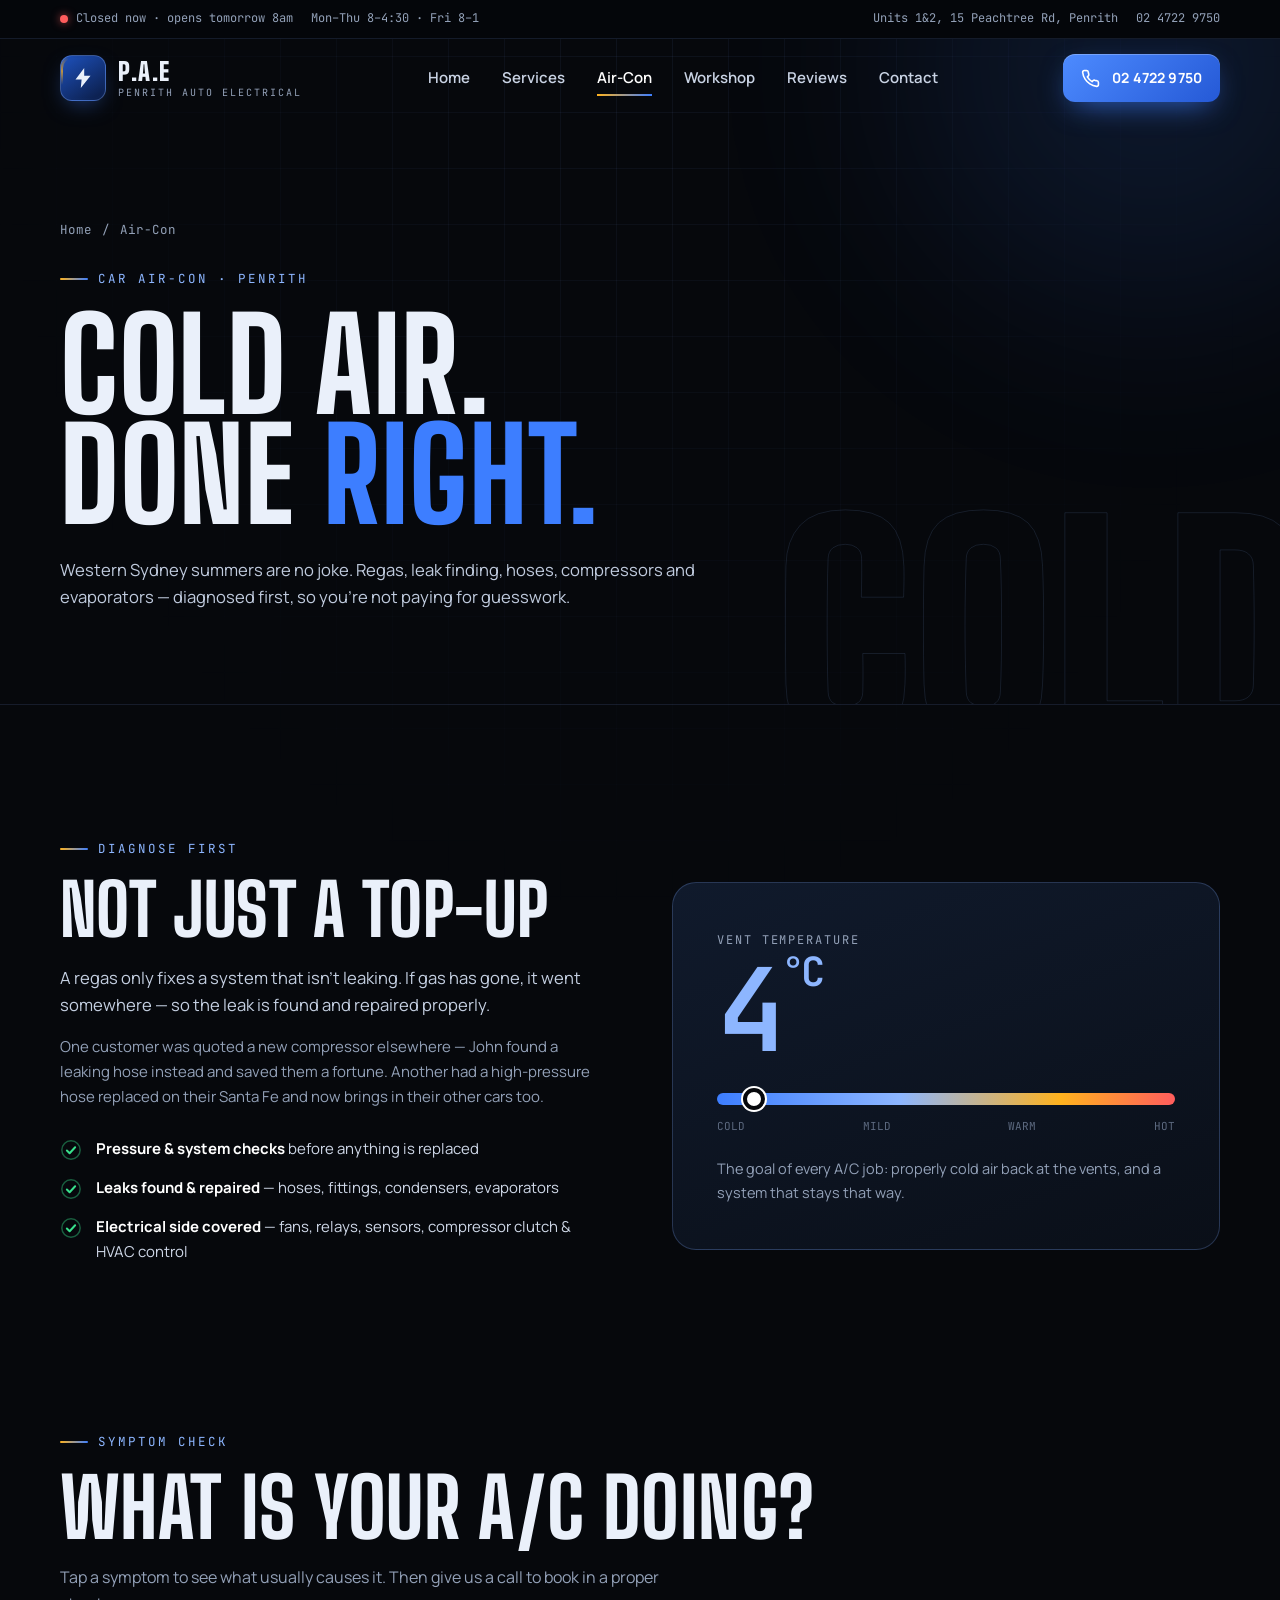
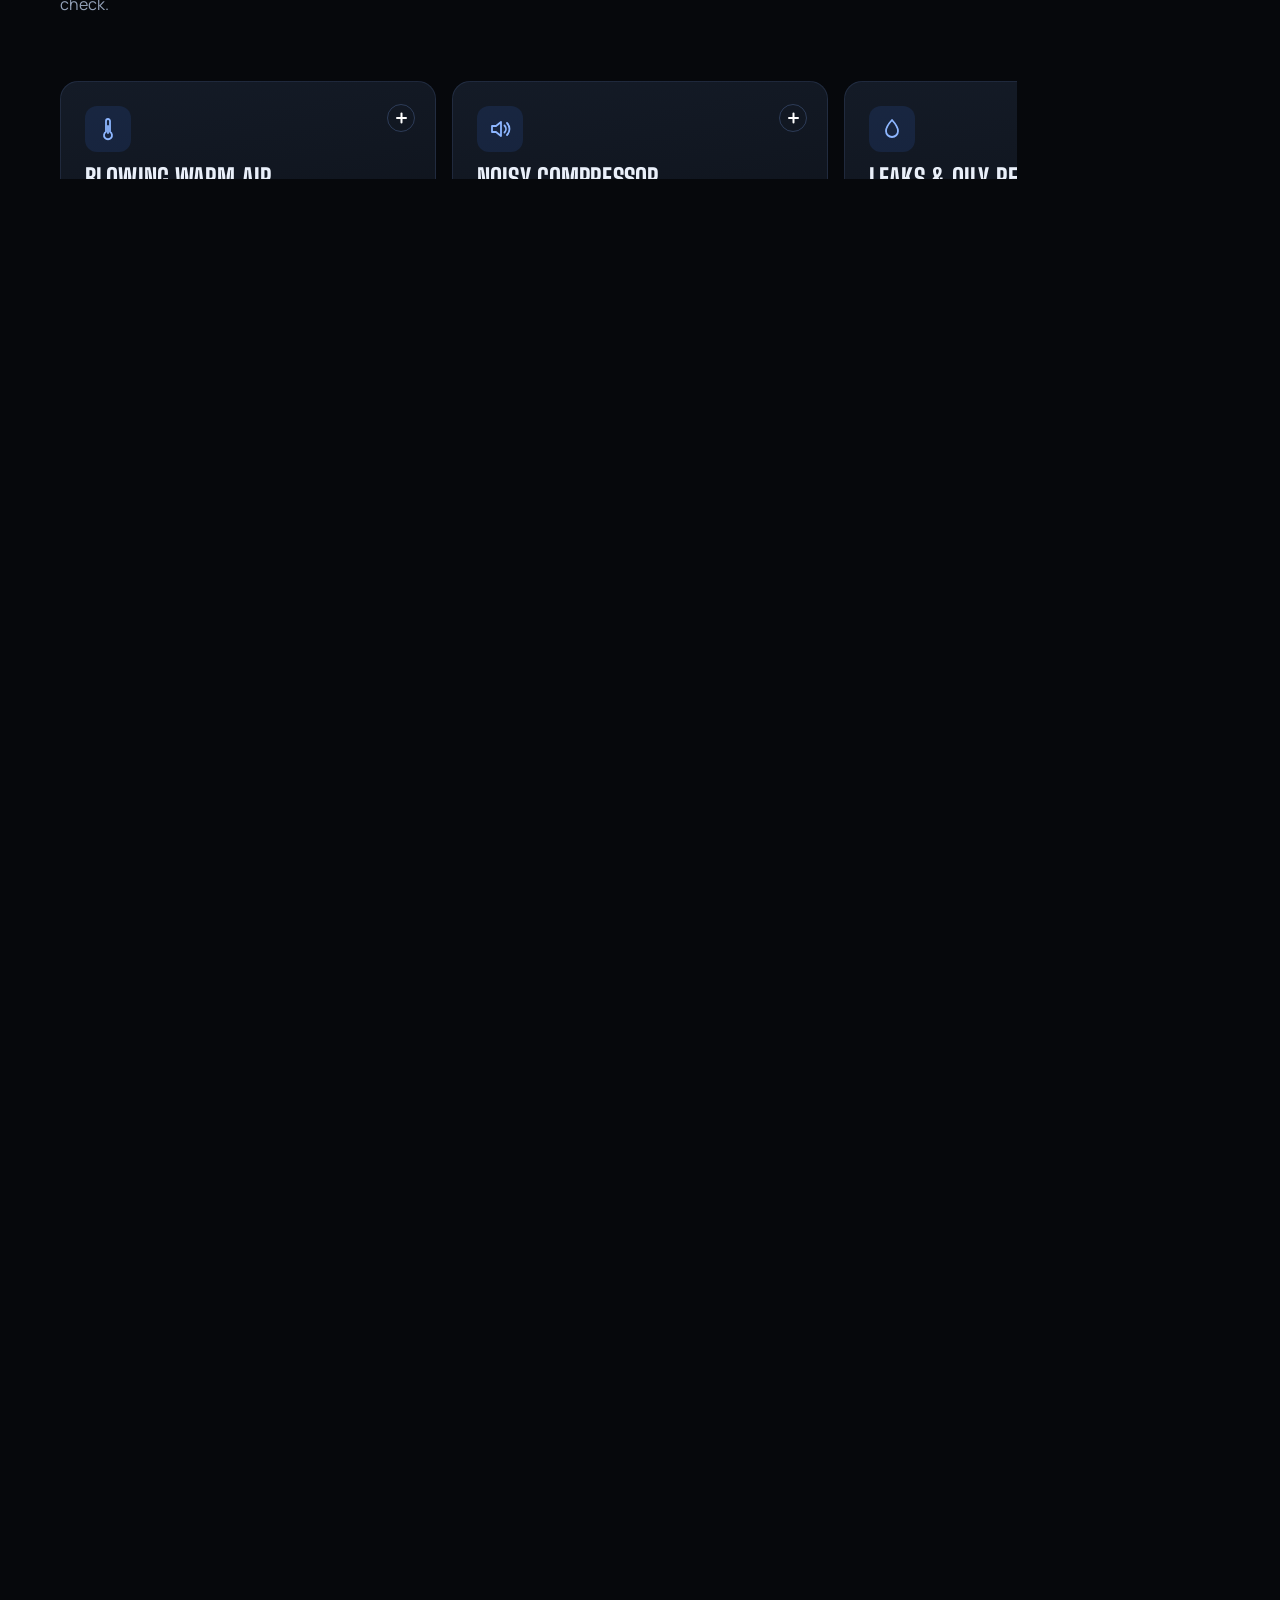
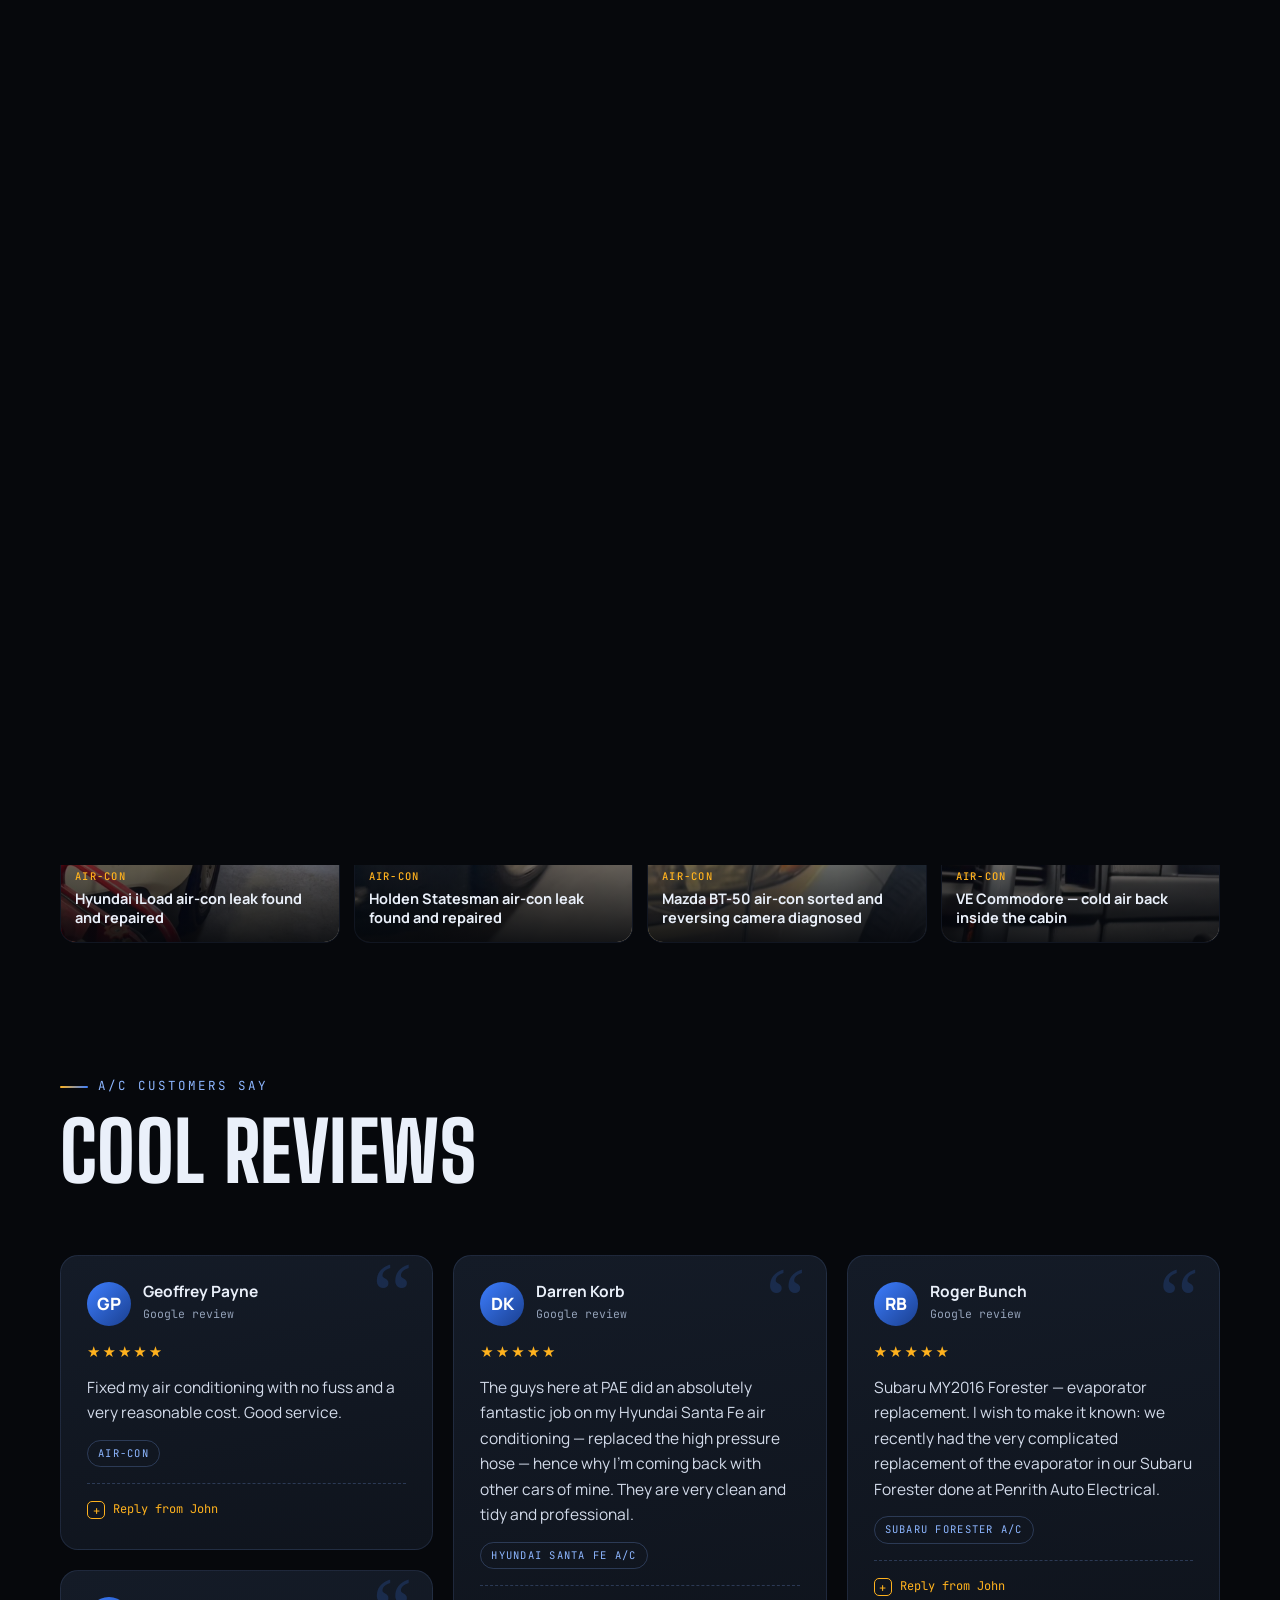
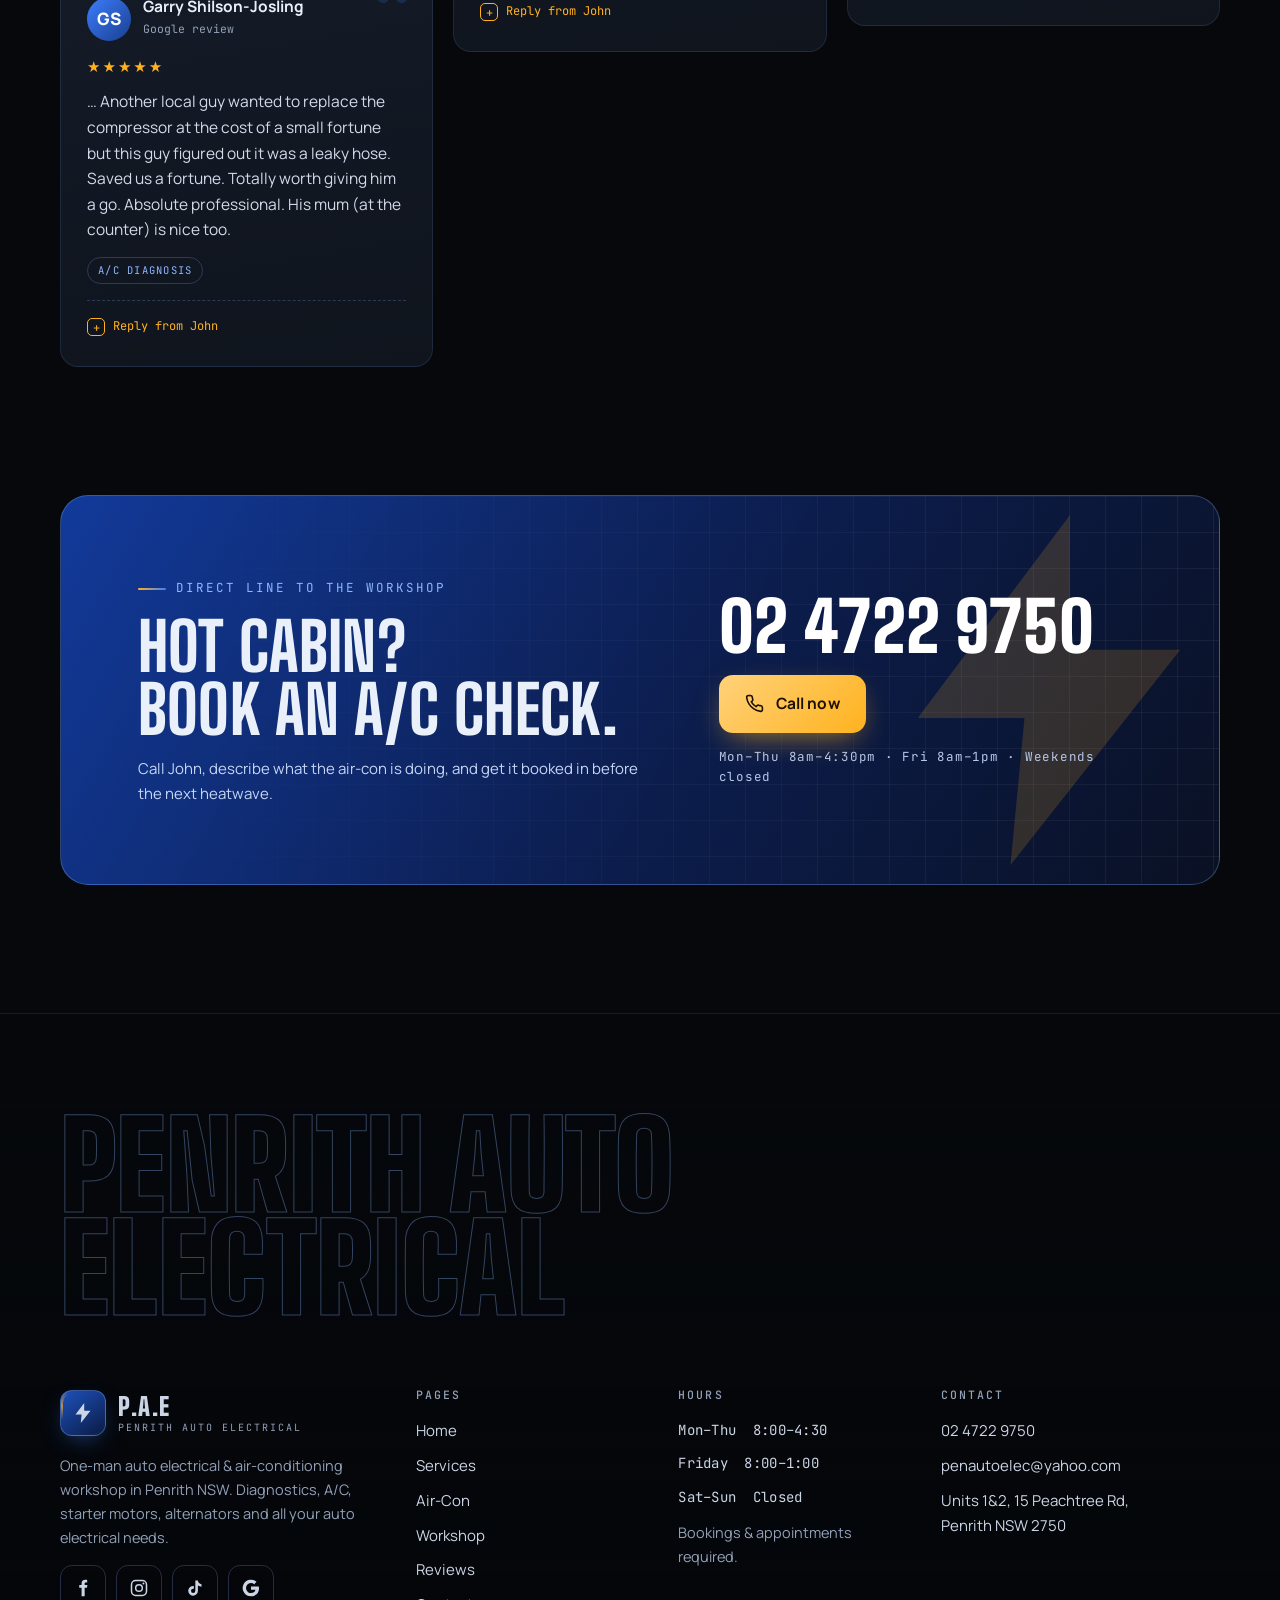
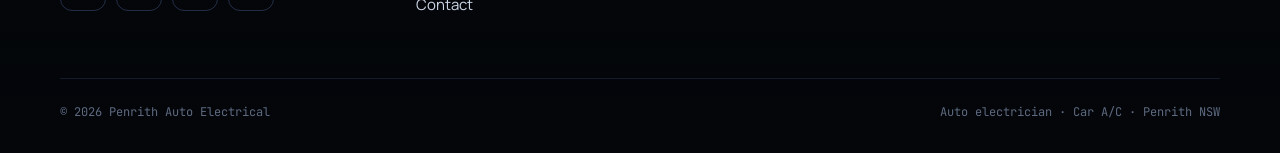
==== commit 25e9424b: "Add files via upload" ====
--- a/air-conditioning.html
+++ b/air-conditioning.html
@@ -1,19 +1,20 @@
 <!DOCTYPE html>
 <html lang="en-AU">
 <head>
+<script src="site-safety.js"></script>
 <meta charset="utf-8">
 <meta name="viewport" content="width=device-width, initial-scale=1, viewport-fit=cover">
 <meta name="robots" content="noindex, nofollow">
 <title>Car Air-Conditioning Repairs | Penrith Auto Electrical</title>
 <meta name="description" content="Car air-con regas, leak finding and repairs in Penrith NSW. Hoses, compressors, evaporators and HVAC faults diagnosed properly. Call 02 4722 9750.">
 <meta name="theme-color" content="#06080c">
-<link rel="canonical" href="https://konkos-design.github.io/penrith-auto-electrical/air-conditioning.html">
+
 <meta property="og:type" content="website">
 <meta property="og:site_name" content="Penrith Auto Electrical">
 <meta property="og:locale" content="en_AU">
 <meta property="og:title" content="Car Air-Conditioning Repairs | Penrith Auto Electrical">
 <meta property="og:description" content="Car air-con regas, leak finding and repairs in Penrith NSW. Hoses, compressors, evaporators and HVAC faults diagnosed properly. Call 02 4722 9750.">
-<meta property="og:url" content="https://konkos-design.github.io/penrith-auto-electrical/air-conditioning.html">
+
 <meta property="og:image" content="https://konkos-design.github.io/penrith-auto-electrical/img/og.jpg">
 <meta property="og:image:secure_url" content="https://konkos-design.github.io/penrith-auto-electrical/img/og.jpg">
 <meta property="og:image:type" content="image/jpeg">
@@ -30,6 +31,9 @@
 <link rel="preload" href="fonts/manrope.woff2" as="font" type="font/woff2" crossorigin>
 <link rel="stylesheet" href="css/style.css">
 <script type="application/ld+json">{"@context":"https://schema.org","@type":"AutoRepair","name":"Penrith Auto Electrical","image":"https://konkos-design.github.io/penrith-auto-electrical/img/og.jpg","telephone":"+61 2 4722 9750","email":"penautoelec@yahoo.com","address":{"@type":"PostalAddress","streetAddress":"Units 1&2, 15 Peachtree Rd","addressLocality":"Penrith","addressRegion":"NSW","postalCode":"2750","addressCountry":"AU"},"geo":{"@type":"GeoCoordinates","latitude":-33.7468668,"longitude":150.6870238},"openingHoursSpecification":[{"@type":"OpeningHoursSpecification","dayOfWeek":["Monday","Tuesday","Wednesday","Thursday"],"opens":"08:00","closes":"16:30"},{"@type":"OpeningHoursSpecification","dayOfWeek":"Friday","opens":"08:00","closes":"13:00"}],"aggregateRating":{"@type":"AggregateRating","ratingValue":"4.5","reviewCount":"75"},"sameAs":["https://www.facebook.com/PenrithAutoElectrical","https://www.instagram.com/penrithautoelectrical/"]}</script>
+<link rel="canonical" href="https://konkos-design.github.io/penrith-auto-electrical/air-conditioning.html">
+<meta property="og:url" content="https://konkos-design.github.io/penrith-auto-electrical/air-conditioning.html">
+<link rel="stylesheet" href="site-safety.css">
 </head>
 <body>
 <a class="skip" href="#main">Skip to content</a>
--- a/css/style.css
+++ b/css/style.css
@@ -586,3 +586,6 @@
   *,*::before,*::after{animation-duration:.01ms!important;animation-iteration-count:1!important;transition-duration:.01ms!important;scroll-behavior:auto!important}
   .rv,.split .w>span{opacity:1;transform:none}
 }
+
+/* prevent sideways scroll from reveal animations */
+main{overflow-x:clip}
--- a/site-safety.css
+++ b/site-safety.css
@@ -0,0 +1,7 @@
+/* Progressive enhancement: animation must never hide essential content on failure. */
+html:not(.enhancements-ready) :is([data-reveal], .reveal, .rv-up, .rv, [data-split], .split .w > span, .split-words .w > span, .rv-clip, .img-reveal) {opacity:1!important;visibility:visible!important;transform:none!important;clip-path:none!important;filter:none!important;}
+@media(prefers-reduced-motion:reduce){
+ :is([data-reveal], .reveal, .rv-up, .rv, [data-split], .split .w > span, .split-words .w > span, .rv-clip, .img-reveal){opacity:1!important;visibility:visible!important;transform:none!important;clip-path:none!important;filter:none!important;animation:none!important;transition:none!important;}
+ html{scroll-behavior:auto!important;}
+}
+:focus-visible{outline:3px solid currentColor;outline-offset:5px;}
